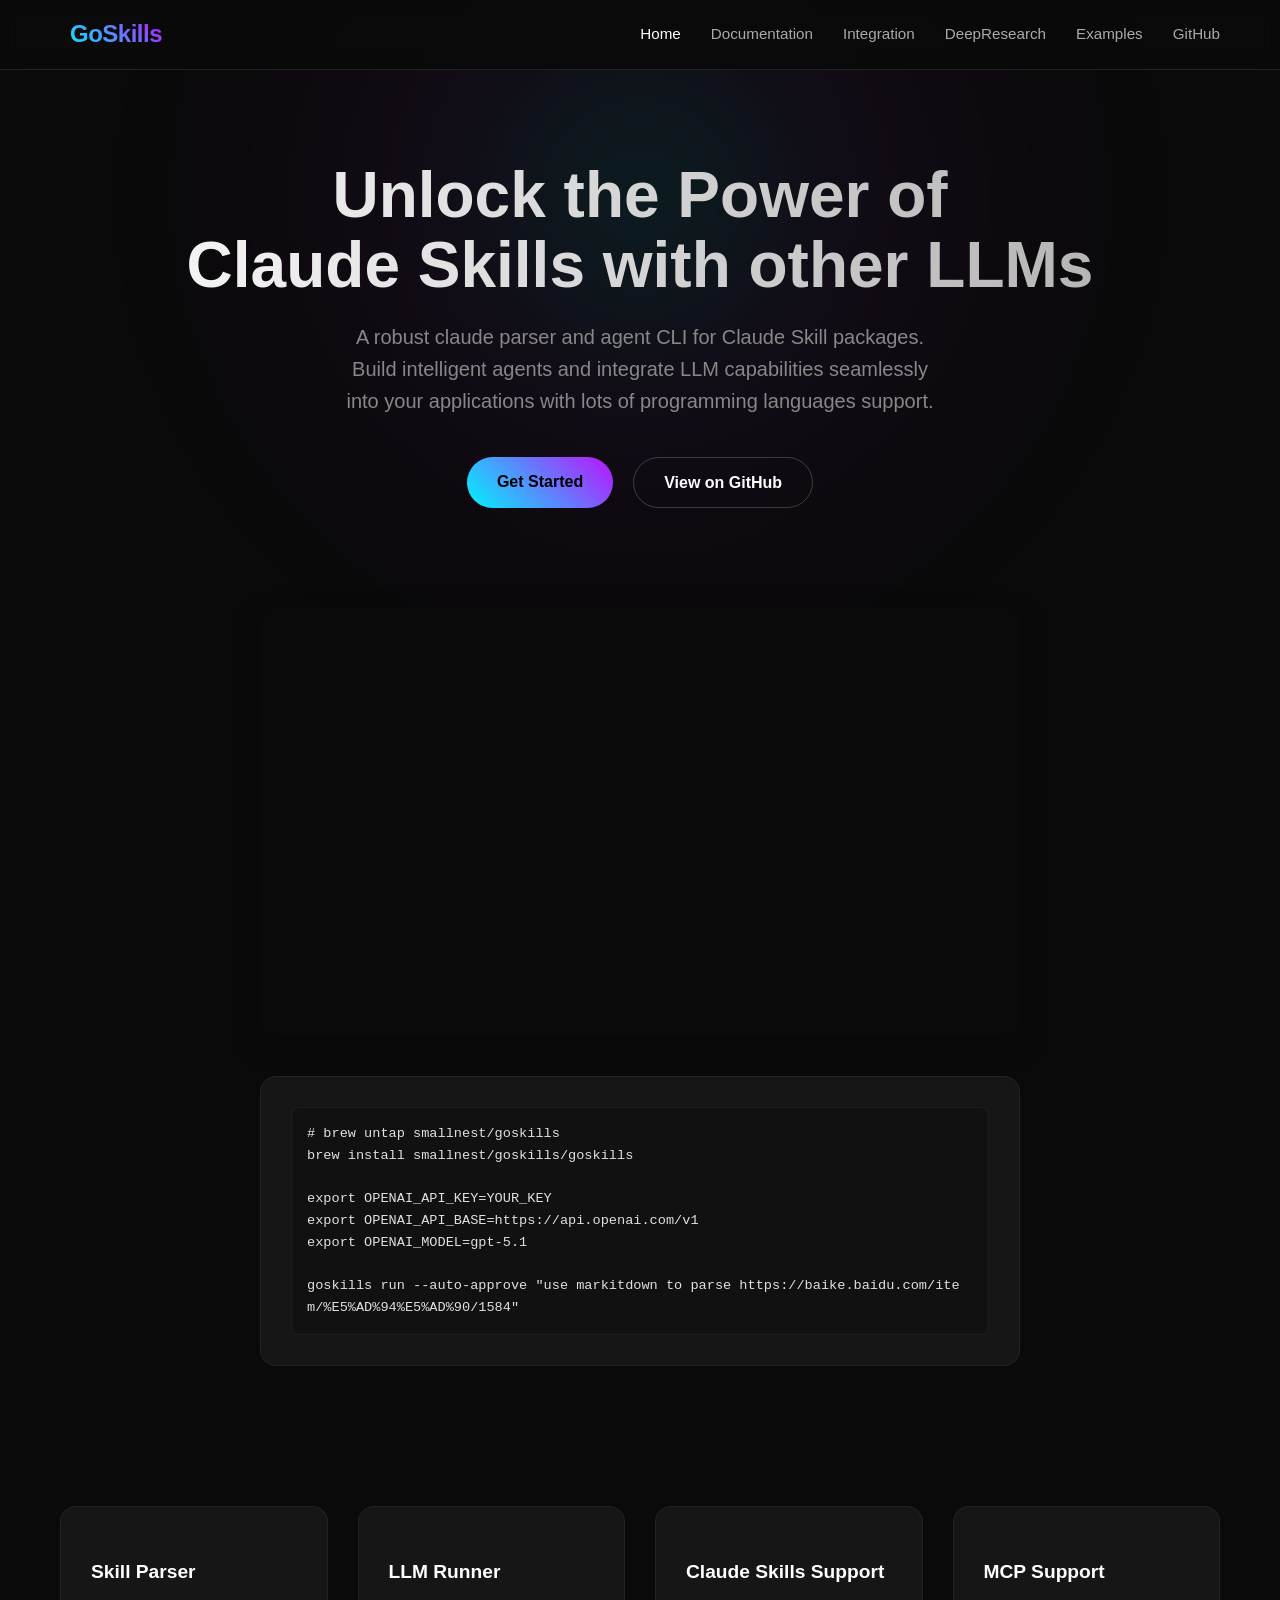
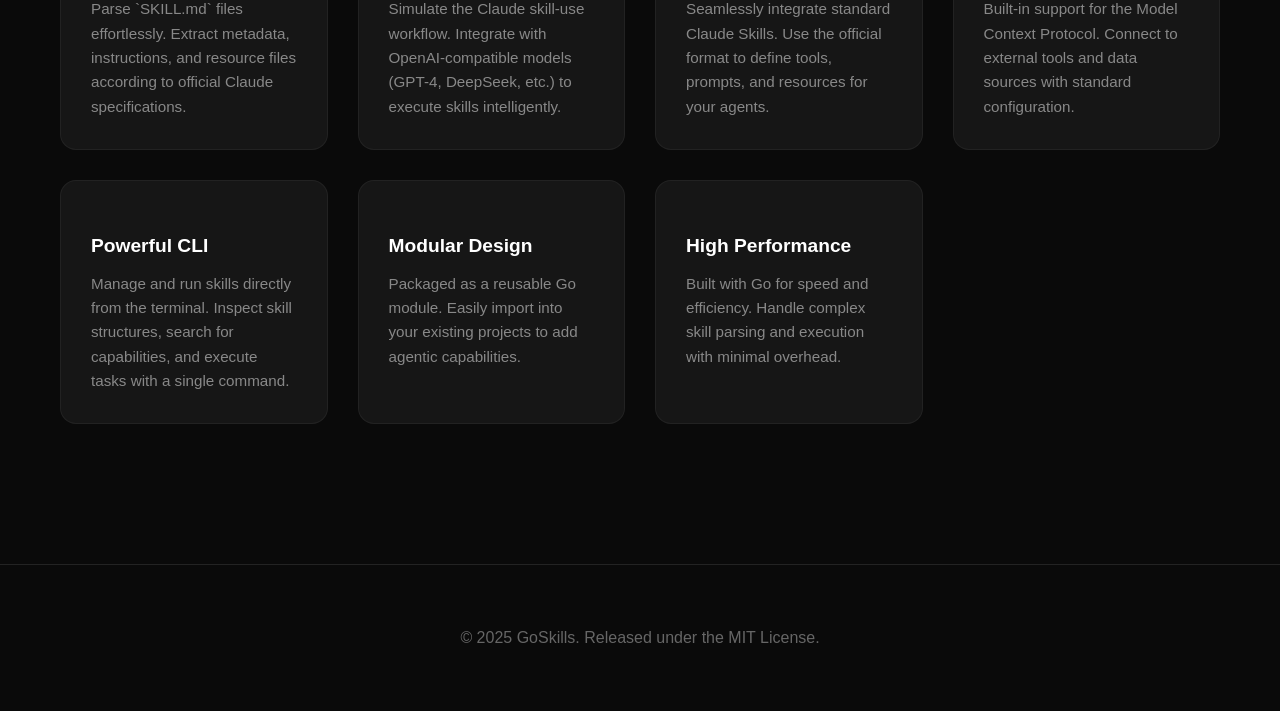
==== _website/index.html @ 54d35f90 "refactor" ====
<!DOCTYPE html>
<html lang="en">

<head>
    <meta charset="UTF-8">
    <meta name="viewport" content="width=device-width, initial-scale=1.0">
    <title>GoSkills - Claude Skills Parser & Runner for Go</title>
    <meta name="description"
        content="A powerful Go package to parse and run Claude Skill packages. Integrate LLM capabilities into your Go applications with ease.">
    <link rel="stylesheet" href="css/style.css">
    <link rel="preconnect" href="https://fonts.gstatic.cn">
    <link href="https://fonts.googleapis.cn/css2?family=Inter:wght@400;500;600;700;800&family=Fira+Code&display=swap"
        rel="stylesheet">
    <!-- Font Awesome for Icons -->
    <link rel="stylesheet" href="https://cdn.bootcdn.net/ajax/libs/font-awesome/7.0.1/css/all.min.css">
</head>

<body>
    <header>
        <div class="nav-container">
            <a href="index.html" class="logo">
                <i class="fa-solid fa-cube"></i>
                <span>GoSkills</span>
            </a>
            <div class="menu-toggle">
                <i class="fa-solid fa-bars"></i>
            </div>
            <nav class="nav-links">
                <a href="index.html" class="active">Home</a>
                <a href="documentation.html">Documentation</a>
                <a href="usage.html">Integration</a>
                <a href="agent.html">DeepResearch</a>
                <a href="examples.html">Examples</a>
                <a href="https://github.com/smallnest/goskills" target="_blank"><i class="fa-brands fa-github"></i>
                    GitHub</a>
            </nav>
        </div>
    </header>

    <main>
        <section class="hero">
            <h1>Unlock the Power of <br>Claude Skills with other LLMs</h1>
            <p>A robust claude parser and agent CLI for Claude Skill packages. Build intelligent agents and integrate
                LLM capabilities seamlessly into your applications with lots of programming languages support.</p>
            <div class="cta-buttons">
                <a href="documentation.html" class="btn btn-primary">Get Started</a>
                <a href="https://github.com/smallnest/goskills" target="_blank" class="btn btn-secondary">View on
                    GitHub</a>
            </div>
        </section>

        <div style="max-width: 800px; margin: 0 auto 40px; padding: 0 20px; text-align: center;">
            <div
                style="position: relative; padding-bottom: 56.25%; height: 0; overflow: hidden; border-radius: 12px; box-shadow: 0 10px 30px rgba(0,0,0,0.15);">
                <iframe src="https://www.youtube.com/embed/Lod9DnAfd9c"
                    style="position: absolute; top: 0; left: 0; width: 100%; height: 100%; border: 0;"
                    allow="accelerometer; autoplay; clipboard-write; encrypted-media; gyroscope; picture-in-picture"
                    allowfullscreen>
                </iframe>
            </div>
        </div>

        <div style="max-width: 800px; margin: 0 auto 60px; padding: 0 20px;">
            <div class="feature-card" style="text-align: left;">
                <pre style="margin: 0;"><code># brew untap smallnest/goskills
brew install smallnest/goskills/goskills

export OPENAI_API_KEY=YOUR_KEY
export OPENAI_API_BASE=https://api.openai.com/v1
export OPENAI_MODEL=gpt-5.1

goskills run --auto-approve "use markitdown to parse https://baike.baidu.com/item/%E5%AD%94%E5%AD%90/1584"</code></pre>
            </div>
        </div>

        <section class="features">
            <div class="feature-card">
                <div class="feature-icon"><i class="fa-solid fa-code"></i></div>
                <h3>Skill Parser</h3>
                <p>Parse `SKILL.md` files effortlessly. Extract metadata, instructions, and resource files according to
                    official Claude specifications.</p>
            </div>
            <div class="feature-card">
                <div class="feature-icon"><i class="fa-solid fa-robot"></i></div>
                <h3>LLM Runner</h3>
                <p>Simulate the Claude skill-use workflow. Integrate with OpenAI-compatible models (GPT-4, DeepSeek,
                    etc.) to execute skills intelligently.</p>
            </div>
            <div class="feature-card">
                <div class="feature-icon"><i class="fa-solid fa-puzzle-piece"></i></div>
                <h3>Claude Skills Support</h3>
                <p>Seamlessly integrate standard Claude Skills. Use the official format to define tools, prompts, and
                    resources for your agents.</p>
            </div>
            <div class="feature-card">
                <div class="feature-icon"><i class="fa-solid fa-network-wired"></i></div>
                <h3>MCP Support</h3>
                <p>Built-in support for the Model Context Protocol. Connect to external tools and data sources with
                    standard configuration.</p>
            </div>
            <div class="feature-card">
                <div class="feature-icon"><i class="fa-solid fa-terminal"></i></div>
                <h3>Powerful CLI</h3>
                <p>Manage and run skills directly from the terminal. Inspect skill structures, search for capabilities,
                    and execute tasks with a single command.</p>
            </div>
            <div class="feature-card">
                <div class="feature-icon"><i class="fa-solid fa-layer-group"></i></div>
                <h3>Modular Design</h3>
                <p>Packaged as a reusable Go module. Easily import into your existing projects to add agentic
                    capabilities.</p>
            </div>
            <div class="feature-card">
                <div class="feature-icon"><i class="fa-solid fa-bolt"></i></div>
                <h3>High Performance</h3>
                <p>Built with Go for speed and efficiency. Handle complex skill parsing and execution with minimal
                    overhead.</p>
            </div>
        </section>
    </main>

    <footer>
        <p>&copy; 2025 GoSkills. Released under the MIT License.</p>
    </footer>

    <script src="js/main.js"></script>
</body>

</html>
---- _website/css/style.css ----
:root {
    --bg-color: #0a0a0a;
    --text-color: #e0e0e0;
    --primary-color: #00f3ff;
    --secondary-color: #bc13fe;
    --accent-color: #2d2d2d;
    --card-bg: rgba(255, 255, 255, 0.05);
    --font-main: 'Inter', -apple-system, BlinkMacSystemFont, "Segoe UI", Roboto, Helvetica, Arial, sans-serif;
    --max-width: 1200px;
    --header-height: 70px;
}

* {
    box-sizing: border-box;
    margin: 0;
    padding: 0;
}

body {
    background-color: var(--bg-color);
    color: var(--text-color);
    font-family: var(--font-main);
    line-height: 1.6;
    overflow-x: hidden;
}

a {
    color: var(--primary-color);
    text-decoration: none;
    transition: color 0.3s ease;
}

a:hover {
    color: var(--secondary-color);
}

/* Header */
header {
    background-color: rgba(10, 10, 10, 0.9);
    backdrop-filter: blur(10px);
    position: fixed;
    top: 0;
    width: 100%;
    height: var(--header-height);
    z-index: 1000;
    border-bottom: 1px solid rgba(255, 255, 255, 0.1);
}

.nav-container {
    max-width: var(--max-width);
    margin: 0 auto;
    display: flex;
    justify-content: space-between;
    align-items: center;
    height: 100%;
    padding: 0 20px;
}

.logo {
    font-size: 1.5rem;
    font-weight: 700;
    color: #fff;
    letter-spacing: -0.5px;
    display: flex;
    align-items: center;
    gap: 10px;
}

.logo span {
    background: linear-gradient(45deg, var(--primary-color), var(--secondary-color));
    -webkit-background-clip: text;
    background-clip: text;
    -webkit-text-fill-color: transparent;
}

.nav-links {
    display: flex;
    gap: 30px;
}

.nav-links a {
    color: #aaa;
    font-weight: 500;
    font-size: 0.95rem;
}

.nav-links a:hover,
.nav-links a.active {
    color: #fff;
}

.menu-toggle {
    display: none;
    font-size: 1.5rem;
    cursor: pointer;
    color: #fff;
}

/* Hero Section */
.hero {
    padding: 160px 20px 100px;
    text-align: center;
    position: relative;
    overflow: hidden;
}

.hero::before {
    content: '';
    position: absolute;
    top: -50%;
    left: 50%;
    transform: translateX(-50%);
    width: 1000px;
    height: 1000px;
    background: radial-gradient(circle, rgba(0, 243, 255, 0.1) 0%, rgba(188, 19, 254, 0.05) 30%, transparent 70%);
    z-index: -1;
    filter: blur(60px);
}

.hero h1 {
    font-size: 4rem;
    font-weight: 800;
    margin-bottom: 20px;
    line-height: 1.1;
    background: linear-gradient(to right, #fff, #aaa);
    -webkit-background-clip: text;
    background-clip: text;
    -webkit-text-fill-color: transparent;
}

.hero p {
    font-size: 1.25rem;
    color: #888;
    max-width: 600px;
    margin: 0 auto 40px;
}

.cta-buttons {
    display: flex;
    justify-content: center;
    gap: 20px;
}

.btn {
    padding: 12px 30px;
    border-radius: 30px;
    font-weight: 600;
    transition: transform 0.2s ease, box-shadow 0.2s ease;
}

.btn-primary {
    background: linear-gradient(45deg, var(--primary-color), var(--secondary-color));
    color: #000;
    border: none;
}

.btn-primary:hover {
    transform: translateY(-2px);
    box-shadow: 0 10px 20px rgba(0, 243, 255, 0.2);
    color: #000;
}

.btn-secondary {
    background: transparent;
    border: 1px solid rgba(255, 255, 255, 0.2);
    color: #fff;
}

.btn-secondary:hover {
    background: rgba(255, 255, 255, 0.1);
    color: #fff;
}

/* Features Grid */
.features {
    max-width: var(--max-width);
    margin: 0 auto;
    padding: 80px 20px;
    display: grid;
    grid-template-columns: repeat(auto-fit, minmax(250px, 1fr));
    gap: 30px;
}

.feature-card {
    background: var(--card-bg);
    border: 1px solid rgba(255, 255, 255, 0.05);
    padding: 30px;
    border-radius: 16px;
    transition: transform 0.3s ease, border-color 0.3s ease;
}

.feature-card:hover {
    transform: translateY(-5px);
    border-color: rgba(255, 255, 255, 0.2);
}

.feature-icon {
    font-size: 2rem;
    margin-bottom: 20px;
    color: var(--primary-color);
}

.feature-card h3 {
    margin-bottom: 10px;
    font-size: 1.2rem;
    color: #fff;
}

.feature-card p {
    color: #888;
    font-size: 0.95rem;
}

.feature-card pre {
    background: #111;
    padding: 15px;
    border-radius: 8px;
    border: 1px solid rgba(255, 255, 255, 0.05);
    white-space: pre-wrap;
    word-wrap: break-word;
    overflow-wrap: break-word;
    word-break: break-all;
    max-width: 100%;
    font-size: 0.85rem;
    margin-top: 10px;
    color: #e0e0e0;
    font-family: 'Fira Code', monospace;
}

.feature-card code {
    font-family: 'Fira Code', monospace;
    color: var(--primary-color);
    background: rgba(255, 255, 255, 0.1);
    padding: 2px 6px;
    border-radius: 4px;
    font-size: 0.9em;
}

.feature-card pre code {
    background: transparent;
    padding: 0;
    color: #e0e0e0;
    font-size: inherit;
}

/* Documentation Layout */
.docs-container {
    max-width: var(--max-width);
    margin: 0 auto;
    padding: 100px 20px 60px;
    display: flex;
    gap: 40px;
}

.docs-sidebar {
    width: 250px;
    flex-shrink: 0;
    position: sticky;
    top: 100px;
    height: calc(100vh - 120px);
    overflow-y: auto;
    border-right: 1px solid rgba(255, 255, 255, 0.1);
    padding-right: 20px;
}

.docs-sidebar ul {
    list-style: none;
}

.docs-sidebar li {
    margin-bottom: 10px;
}

.docs-sidebar a {
    color: #888;
    display: block;
    padding: 5px 0;
}

.docs-sidebar a:hover,
.docs-sidebar a.active {
    color: var(--primary-color);
    padding-left: 5px;
}

.docs-content {
    flex-grow: 1;
    min-width: 0;
    /* Prevent overflow */
}

.docs-content h1 {
    font-size: 2.5rem;
    margin-bottom: 30px;
    color: #fff;
}

.docs-content h2 {
    font-size: 1.8rem;
    margin: 40px 0 20px;
    color: #fff;
    border-bottom: 1px solid rgba(255, 255, 255, 0.1);
    padding-bottom: 10px;
}

.docs-content h3 {
    font-size: 1.4rem;
    margin: 30px 0 15px;
    color: #e0e0e0;
}

.docs-content p {
    margin-bottom: 20px;
    color: #ccc;
}

.docs-content code {
    background: rgba(255, 255, 255, 0.1);
    padding: 2px 6px;
    border-radius: 4px;
    font-family: 'Fira Code', monospace;
    font-size: 0.9em;
    color: var(--primary-color);
}

.docs-content pre {
    background: #111;
    padding: 20px;
    border-radius: 8px;
    overflow-x: auto;
    margin-bottom: 20px;
    border: 1px solid rgba(255, 255, 255, 0.05);
}

.docs-content pre code {
    background: transparent;
    padding: 0;
    color: #e0e0e0;
}

/* Footer */
footer {
    border-top: 1px solid rgba(255, 255, 255, 0.1);
    padding: 60px 20px;
    text-align: center;
    color: #666;
    margin-top: 60px;
}

/* Mobile Responsive */
@media (max-width: 768px) {
    .hero h1 {
        font-size: 2.5rem;
    }

    .menu-toggle {
        display: block;
    }

    .nav-links {
        display: none;
        position: absolute;
        top: var(--header-height);
        left: 0;
        width: 100%;
        background-color: rgba(10, 10, 10, 0.95);
        backdrop-filter: blur(10px);
        flex-direction: column;
        padding: 20px;
        border-bottom: 1px solid rgba(255, 255, 255, 0.1);
        text-align: center;
    }

    .nav-links.active {
        display: flex;
    }

    .docs-container {
        flex-direction: column;
    }

    .docs-sidebar {
        width: 100%;
        height: auto;
        position: static;
        border-right: none;
        border-bottom: 1px solid rgba(255, 255, 255, 0.1);
        padding-bottom: 20px;
        margin-bottom: 30px;
    }
}
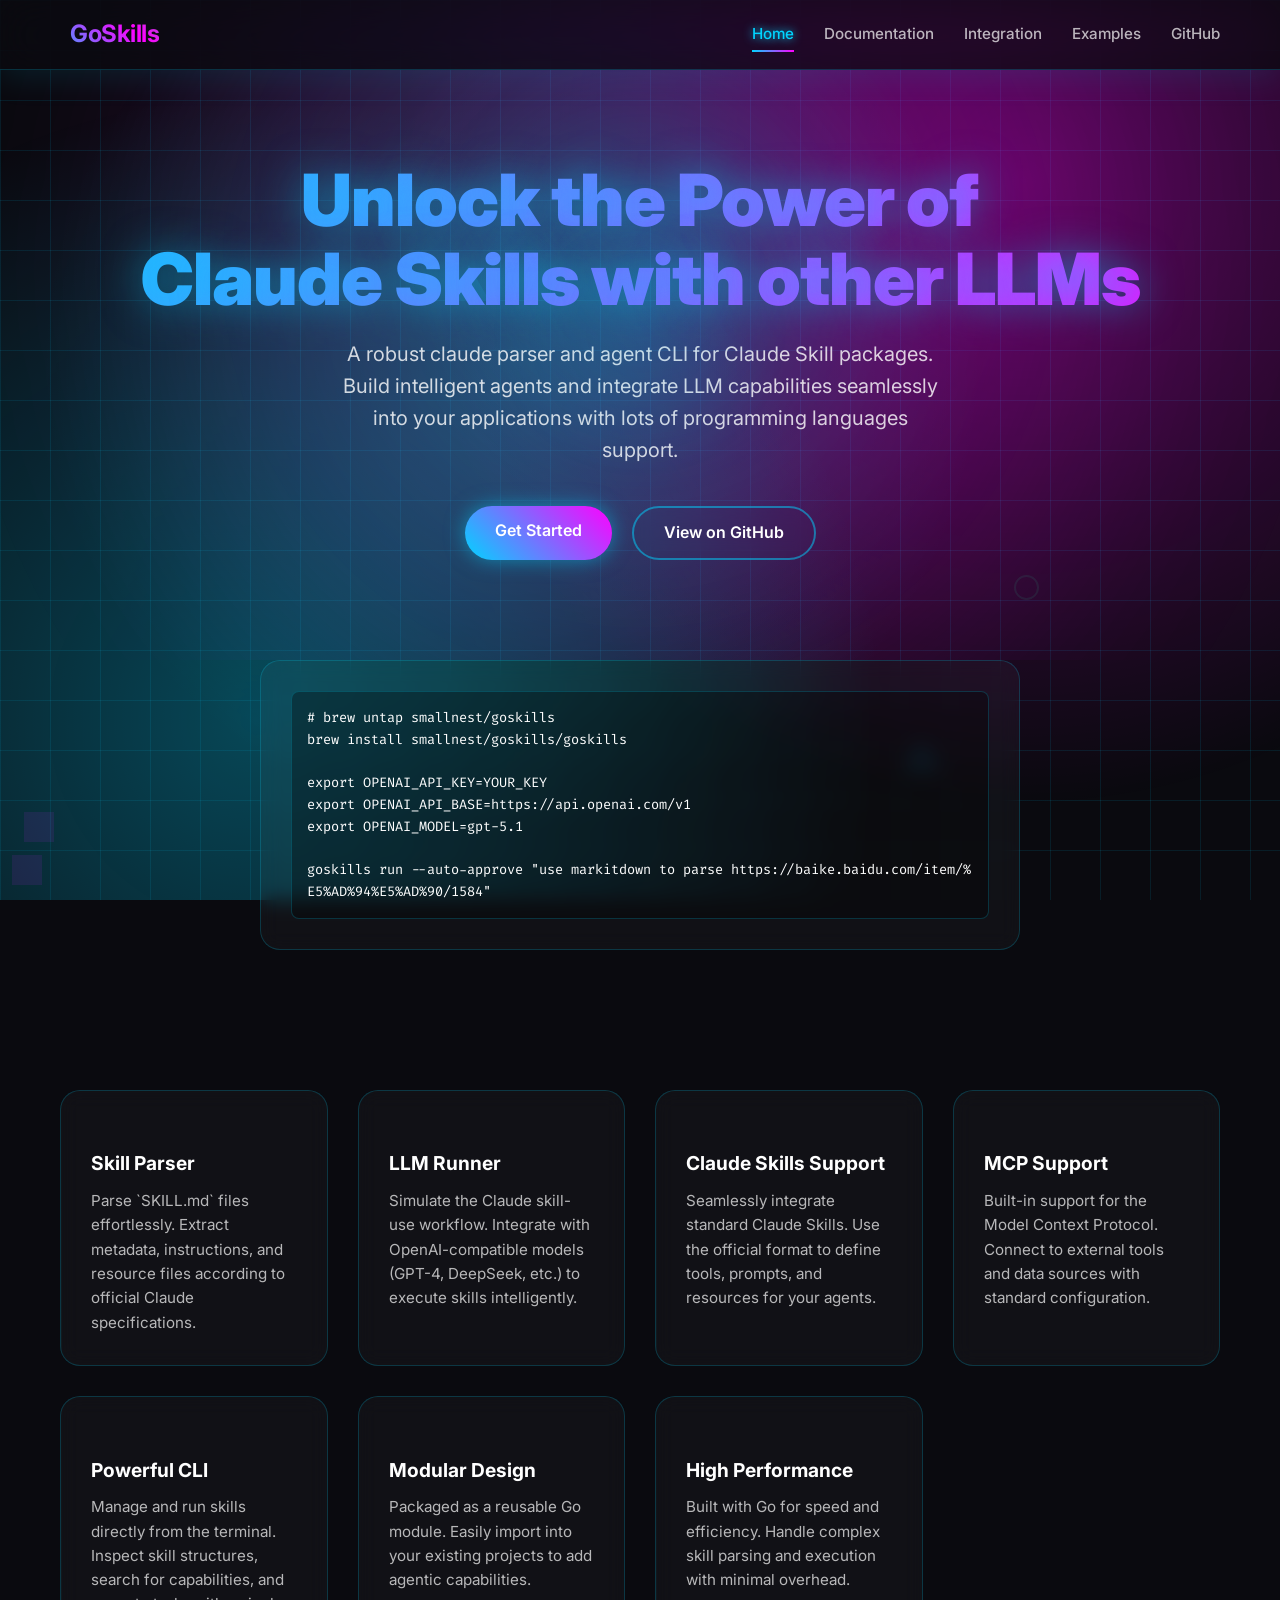
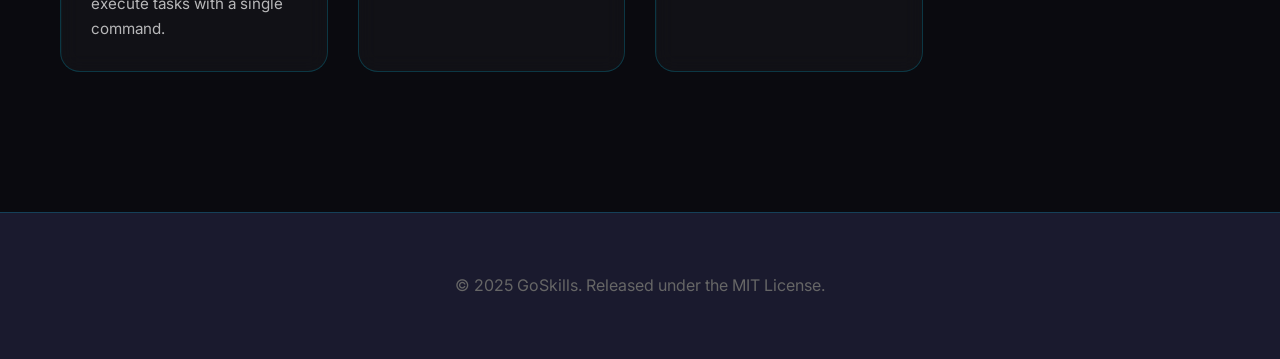
==== commit 0cf61b49: "update website" ====
--- a/_website/index.html
+++ b/_website/index.html
@@ -8,14 +8,16 @@
     <meta name="description"
         content="A powerful Go package to parse and run Claude Skill packages. Integrate LLM capabilities into your Go applications with ease.">
     <link rel="stylesheet" href="css/style.css">
-    <link rel="preconnect" href="https://fonts.gstatic.cn">
-    <link href="https://fonts.googleapis.cn/css2?family=Inter:wght@400;500;600;700;800&family=Fira+Code&display=swap"
+    <link rel="preconnect" href="https://fonts.gstatic.cn" crossorigin>
+    <link href="https://fonts.googleapis.com/css2?family=Inter:wght@400;500;600;700;800&family=Fira+Code:wght@400;500&display=swap"
         rel="stylesheet">
     <!-- Font Awesome for Icons -->
-    <link rel="stylesheet" href="https://cdn.bootcdn.net/ajax/libs/font-awesome/7.0.1/css/all.min.css">
+    <link rel="stylesheet" href="https://cdn.bootcdn.net/ajax/libs/font-awesome/7.0.1/css/all.min.css/css/all.min.css">
 </head>
 
 <body>
+    <!-- Animated particles container -->
+    <div class="particles-container"></div>
     <header>
         <div class="nav-container">
             <a href="index.html" class="logo">
@@ -29,7 +31,6 @@
                 <a href="index.html" class="active">Home</a>
                 <a href="documentation.html">Documentation</a>
                 <a href="usage.html">Integration</a>
-                <a href="agent.html">DeepResearch</a>
                 <a href="examples.html">Examples</a>
                 <a href="https://github.com/smallnest/goskills" target="_blank"><i class="fa-brands fa-github"></i>
                     GitHub</a>
@@ -49,17 +50,7 @@
             </div>
         </section>
 
-        <div style="max-width: 800px; margin: 0 auto 40px; padding: 0 20px; text-align: center;">
-            <div
-                style="position: relative; padding-bottom: 56.25%; height: 0; overflow: hidden; border-radius: 12px; box-shadow: 0 10px 30px rgba(0,0,0,0.15);">
-                <iframe src="https://www.youtube.com/embed/Lod9DnAfd9c"
-                    style="position: absolute; top: 0; left: 0; width: 100%; height: 100%; border: 0;"
-                    allow="accelerometer; autoplay; clipboard-write; encrypted-media; gyroscope; picture-in-picture"
-                    allowfullscreen>
-                </iframe>
-            </div>
-        </div>
-
+  
         <div style="max-width: 800px; margin: 0 auto 60px; padding: 0 20px;">
             <div class="feature-card" style="text-align: left;">
                 <pre style="margin: 0;"><code># brew untap smallnest/goskills
@@ -123,7 +114,45 @@
         <p>&copy; 2025 GoSkills. Released under the MIT License.</p>
     </footer>
 
-    <script src="js/main.js"></script>
+    <script>
+        // Create particles dynamically
+        function createParticles() {
+            const container = document.querySelector('.particles-container');
+            const particleCount = 50;
+
+            for (let i = 0; i < particleCount; i++) {
+                const particle = document.createElement('div');
+                particle.className = 'particle';
+                particle.style.left = Math.random() * 100 + '%';
+                particle.style.animationDelay = Math.random() * 10 + 's';
+                particle.style.animationDuration = (10 + Math.random() * 10) + 's';
+                container.appendChild(particle);
+            }
+
+            // Create geometric shapes
+            for (let i = 0; i < 5; i++) {
+                const shapes = ['triangle', 'square', 'circle'];
+                const shape = document.createElement('div');
+                shape.className = `geometric-shape ${shapes[i % 3]}`;
+                shape.style.left = Math.random() * 100 + '%';
+                shape.style.top = Math.random() * 100 + '%';
+                shape.style.animationDelay = Math.random() * 20 + 's';
+                container.appendChild(shape);
+            }
+        }
+
+        // Initialize particles when page loads
+        document.addEventListener('DOMContentLoaded', createParticles);
+
+        // Add parallax effect on mouse move
+        document.addEventListener('mousemove', (e) => {
+            const x = e.clientX / window.innerWidth;
+            const y = e.clientY / window.innerHeight;
+
+            document.body.style.setProperty('--mouse-x', x);
+            document.body.style.setProperty('--mouse-y', y);
+        });
+    </script>
 </body>
 
 </html>
--- a/_website/css/style.css
+++ b/_website/css/style.css
@@ -1,10 +1,15 @@
 :root {
-    --bg-color: #0a0a0a;
-    --text-color: #e0e0e0;
-    --primary-color: #00f3ff;
-    --secondary-color: #bc13fe;
-    --accent-color: #2d2d2d;
-    --card-bg: rgba(255, 255, 255, 0.05);
+    --bg-color: #0a0a0f;
+    --text-color: #ffffff;
+    --primary-color: #00d4ff;
+    --secondary-color: #ff00ff;
+    --accent-color: #1a1a2e;
+    --card-bg: rgba(255, 255, 255, 0.03);
+    --border-color: rgba(0, 212, 255, 0.2);
+    --hover-bg: rgba(0, 212, 255, 0.05);
+    --code-bg: rgba(0, 0, 0, 0.3);
+    --neon-glow: 0 0 20px rgba(0, 212, 255, 0.5);
+    --neon-glow-hover: 0 0 30px rgba(0, 212, 255, 0.8);
     --font-main: 'Inter', -apple-system, BlinkMacSystemFont, "Segoe UI", Roboto, Helvetica, Arial, sans-serif;
     --max-width: 1200px;
     --header-height: 70px;
@@ -22,6 +27,49 @@
     font-family: var(--font-main);
     line-height: 1.6;
     overflow-x: hidden;
+    position: relative;
+}
+
+/* Animated background grid */
+body::before {
+    content: '';
+    position: fixed;
+    top: 0;
+    left: 0;
+    width: 100%;
+    height: 100%;
+    background-image:
+        linear-gradient(rgba(0, 212, 255, 0.1) 1px, transparent 1px),
+        linear-gradient(90deg, rgba(0, 212, 255, 0.1) 1px, transparent 1px);
+    background-size: 50px 50px;
+    z-index: -2;
+    animation: gridMove 20s linear infinite;
+}
+
+/* Floating particles */
+body::after {
+    content: '';
+    position: fixed;
+    top: 0;
+    left: 0;
+    width: 100%;
+    height: 100%;
+    background: radial-gradient(circle at 20% 80%, rgba(0, 212, 255, 0.3) 0%, transparent 50%),
+                radial-gradient(circle at 80% 20%, rgba(255, 0, 255, 0.3) 0%, transparent 50%),
+                radial-gradient(circle at 40% 40%, rgba(0, 255, 255, 0.2) 0%, transparent 50%);
+    z-index: -1;
+    animation: particlesFloat 30s ease-in-out infinite;
+}
+
+@keyframes gridMove {
+    0% { transform: translate(0, 0); }
+    100% { transform: translate(50px, 50px); }
+}
+
+@keyframes particlesFloat {
+    0%, 100% { transform: translate(0, 0) rotate(0deg); }
+    33% { transform: translate(-20px, -20px) rotate(120deg); }
+    66% { transform: translate(20px, -10px) rotate(240deg); }
 }
 
 a {
@@ -36,14 +84,16 @@
 
 /* Header */
 header {
-    background-color: rgba(10, 10, 10, 0.9);
-    backdrop-filter: blur(10px);
+    background: rgba(10, 10, 15, 0.8);
+    backdrop-filter: blur(20px) saturate(180%);
+    -webkit-backdrop-filter: blur(20px) saturate(180%);
     position: fixed;
     top: 0;
     width: 100%;
     height: var(--header-height);
     z-index: 1000;
-    border-bottom: 1px solid rgba(255, 255, 255, 0.1);
+    border-bottom: 1px solid rgba(0, 212, 255, 0.2);
+    box-shadow: 0 8px 32px rgba(0, 212, 255, 0.1);
 }
 
 .nav-container {
@@ -59,7 +109,7 @@
 .logo {
     font-size: 1.5rem;
     font-weight: 700;
-    color: #fff;
+    color: var(--text-color);
     letter-spacing: -0.5px;
     display: flex;
     align-items: center;
@@ -67,10 +117,17 @@
 }
 
 .logo span {
-    background: linear-gradient(45deg, var(--primary-color), var(--secondary-color));
+    background: linear-gradient(45deg, var(--primary-color), var(--secondary-color), #00ff88);
+    background-size: 200% 200%;
     -webkit-background-clip: text;
     background-clip: text;
     -webkit-text-fill-color: transparent;
+    animation: gradientShift 3s ease-in-out infinite;
+}
+
+@keyframes gradientShift {
+    0%, 100% { background-position: 0% 50%; }
+    50% { background-position: 100% 50%; }
 }
 
 .nav-links {
@@ -79,21 +136,41 @@
 }
 
 .nav-links a {
-    color: #aaa;
+    color: rgba(255, 255, 255, 0.7);
     font-weight: 500;
     font-size: 0.95rem;
+    position: relative;
+    transition: all 0.3s ease;
+    text-decoration: none;
+}
+
+.nav-links a::before {
+    content: '';
+    position: absolute;
+    bottom: -5px;
+    left: 0;
+    width: 0;
+    height: 2px;
+    background: linear-gradient(90deg, var(--primary-color), var(--secondary-color));
+    transition: width 0.3s ease;
 }
 
 .nav-links a:hover,
 .nav-links a.active {
-    color: #fff;
+    color: var(--primary-color);
+    text-shadow: 0 0 10px var(--primary-color);
+}
+
+.nav-links a:hover::before,
+.nav-links a.active::before {
+    width: 100%;
 }
 
 .menu-toggle {
     display: none;
     font-size: 1.5rem;
     cursor: pointer;
-    color: #fff;
+    color: var(--text-color);
 }
 
 /* Hero Section */
@@ -110,29 +187,157 @@
     top: -50%;
     left: 50%;
     transform: translateX(-50%);
-    width: 1000px;
-    height: 1000px;
-    background: radial-gradient(circle, rgba(0, 243, 255, 0.1) 0%, rgba(188, 19, 254, 0.05) 30%, transparent 70%);
+    width: 1200px;
+    height: 1200px;
+    background: radial-gradient(circle, rgba(0, 212, 255, 0.3) 0%, rgba(255, 0, 255, 0.2) 30%, transparent 70%);
     z-index: -1;
-    filter: blur(60px);
+    filter: blur(80px);
+    animation: heroGlow 4s ease-in-out infinite alternate;
+}
+
+@keyframes heroGlow {
+    0% { transform: translateX(-50%) scale(1); opacity: 0.5; }
+    100% { transform: translateX(-50%) scale(1.2); opacity: 0.8; }
 }
 
 .hero h1 {
-    font-size: 4rem;
-    font-weight: 800;
+    font-size: 4.5rem;
+    font-weight: 900;
     margin-bottom: 20px;
     line-height: 1.1;
-    background: linear-gradient(to right, #fff, #aaa);
+    background: linear-gradient(135deg, var(--primary-color) 0%, var(--secondary-color) 25%, #00ff88 50%, #ff00ff 75%, var(--primary-color) 100%);
+    background-size: 400% 400%;
     -webkit-background-clip: text;
     background-clip: text;
     -webkit-text-fill-color: transparent;
+    animation: titleGradient 6s ease-in-out infinite;
+    text-shadow: 0 0 40px rgba(0, 212, 255, 0.5);
+    letter-spacing: -1px;
+}
+
+@keyframes titleGradient {
+    0%, 100% { background-position: 0% 50%; }
+    50% { background-position: 100% 50%; }
 }
 
 .hero p {
     font-size: 1.25rem;
-    color: #888;
+    color: rgba(255, 255, 255, 0.8);
     max-width: 600px;
     margin: 0 auto 40px;
+    animation: fadeInUp 1s ease-out;
+}
+
+@keyframes fadeInUp {
+    from {
+        opacity: 0;
+        transform: translateY(30px);
+    }
+    to {
+        opacity: 1;
+        transform: translateY(0);
+    }
+}
+
+/* Particle system */
+.particles-container {
+    position: fixed;
+    top: 0;
+    left: 0;
+    width: 100%;
+    height: 100%;
+    pointer-events: none;
+    z-index: -1;
+    overflow: hidden;
+}
+
+.particle {
+    position: absolute;
+    width: 2px;
+    height: 2px;
+    background: var(--primary-color);
+    border-radius: 50%;
+    opacity: 0;
+    animation: particleAnimation 10s infinite;
+}
+
+.particle:nth-child(2n) {
+    background: var(--secondary-color);
+}
+
+.particle:nth-child(3n) {
+    background: #00ff88;
+}
+
+.particle:nth-child(4n) {
+    width: 1px;
+    height: 1px;
+}
+
+@keyframes particleAnimation {
+    0% {
+        opacity: 0;
+        transform: translateY(100vh) scale(0);
+    }
+    10% {
+        opacity: 1;
+    }
+    90% {
+        opacity: 1;
+    }
+    100% {
+        opacity: 0;
+        transform: translateY(-100vh) scale(1.5);
+    }
+}
+
+/* Geometric shapes animation */
+.geometric-shape {
+    position: absolute;
+    opacity: 0.1;
+    animation: shapeFloat 20s infinite linear;
+}
+
+.geometric-shape.triangle {
+    width: 0;
+    height: 0;
+    border-left: 20px solid transparent;
+    border-right: 20px solid transparent;
+    border-bottom: 35px solid var(--primary-color);
+}
+
+.geometric-shape.square {
+    width: 30px;
+    height: 30px;
+    background: var(--secondary-color);
+    animation: shapeRotate 15s infinite linear;
+}
+
+.geometric-shape.circle {
+    width: 25px;
+    height: 25px;
+    border: 2px solid #00ff88;
+    border-radius: 50%;
+}
+
+@keyframes shapeFloat {
+    0%, 100% {
+        transform: translateY(0) translateX(0) rotate(0deg);
+    }
+    25% {
+        transform: translateY(-50px) translateX(30px) rotate(90deg);
+    }
+    50% {
+        transform: translateY(30px) translateX(-30px) rotate(180deg);
+    }
+    75% {
+        transform: translateY(-30px) translateX(50px) rotate(270deg);
+    }
+}
+
+@keyframes shapeRotate {
+    0% { transform: rotate(0deg); }
+    100% { transform: rotate(360deg); }
 }
 
 .cta-buttons {
@@ -145,30 +350,58 @@
     padding: 12px 30px;
     border-radius: 30px;
     font-weight: 600;
-    transition: transform 0.2s ease, box-shadow 0.2s ease;
+    transition: all 0.3s ease;
+    position: relative;
+    overflow: hidden;
+    text-decoration: none;
+    display: inline-block;
+}
+
+.btn::before {
+    content: '';
+    position: absolute;
+    top: 0;
+    left: -100%;
+    width: 100%;
+    height: 100%;
+    background: linear-gradient(90deg, transparent, rgba(255, 255, 255, 0.2), transparent);
+    transition: left 0.5s;
+}
+
+.btn:hover::before {
+    left: 100%;
 }
 
 .btn-primary {
     background: linear-gradient(45deg, var(--primary-color), var(--secondary-color));
-    color: #000;
+    color: #fff;
     border: none;
+    box-shadow: var(--neon-glow);
+    animation: neonPulse 2s infinite alternate;
+}
+
+@keyframes neonPulse {
+    0% { box-shadow: var(--neon-glow); }
+    100% { box-shadow: var(--neon-glow-hover); }
 }
 
 .btn-primary:hover {
-    transform: translateY(-2px);
-    box-shadow: 0 10px 20px rgba(0, 243, 255, 0.2);
-    color: #000;
+    transform: translateY(-3px) scale(1.05);
+    box-shadow: 0 0 30px rgba(0, 212, 255, 0.8);
 }
 
 .btn-secondary {
     background: transparent;
-    border: 1px solid rgba(255, 255, 255, 0.2);
-    color: #fff;
+    border: 2px solid rgba(0, 212, 255, 0.5);
+    color: var(--text-color);
+    backdrop-filter: blur(10px);
 }
 
 .btn-secondary:hover {
-    background: rgba(255, 255, 255, 0.1);
-    color: #fff;
+    background: rgba(0, 212, 255, 0.1);
+    border-color: var(--primary-color);
+    box-shadow: 0 0 20px rgba(0, 212, 255, 0.4);
+    transform: translateY(-2px);
 }
 
 /* Features Grid */
@@ -182,40 +415,86 @@
 }
 
 .feature-card {
-    background: var(--card-bg);
-    border: 1px solid rgba(255, 255, 255, 0.05);
+    background: rgba(255, 255, 255, 0.03);
+    border: 1px solid rgba(0, 212, 255, 0.2);
     padding: 30px;
-    border-radius: 16px;
-    transition: transform 0.3s ease, border-color 0.3s ease;
+    border-radius: 20px;
+    transition: all 0.4s cubic-bezier(0.175, 0.885, 0.32, 1.275);
+    position: relative;
+    overflow: hidden;
+    backdrop-filter: blur(10px);
+}
+
+.feature-card::before {
+    content: '';
+    position: absolute;
+    top: 0;
+    left: 0;
+    right: 0;
+    bottom: 0;
+    background: linear-gradient(45deg, transparent, rgba(0, 212, 255, 0.1), transparent);
+    transform: translateX(-100%);
+    transition: transform 0.6s;
+}
+
+.feature-card:hover::before {
+    transform: translateX(100%);
 }
 
 .feature-card:hover {
-    transform: translateY(-5px);
-    border-color: rgba(255, 255, 255, 0.2);
+    transform: translateY(-10px) scale(1.02);
+    border-color: var(--primary-color);
+    box-shadow: 0 20px 40px rgba(0, 212, 255, 0.3);
 }
 
 .feature-icon {
-    font-size: 2rem;
+    font-size: 2.5rem;
     margin-bottom: 20px;
-    color: var(--primary-color);
+    background: linear-gradient(45deg, var(--primary-color), var(--secondary-color));
+    -webkit-background-clip: text;
+    background-clip: text;
+    -webkit-text-fill-color: transparent;
+    display: inline-block;
+    animation: iconFloat 3s ease-in-out infinite;
+}
+
+@keyframes iconFloat {
+    0%, 100% { transform: translateY(0); }
+    50% { transform: translateY(-10px); }
 }
 
 .feature-card h3 {
     margin-bottom: 10px;
     font-size: 1.2rem;
-    color: #fff;
+    color: var(--text-color);
+    position: relative;
+}
+
+.feature-card h3::after {
+    content: '';
+    position: absolute;
+    bottom: -5px;
+    left: 0;
+    width: 0;
+    height: 2px;
+    background: linear-gradient(90deg, var(--primary-color), var(--secondary-color));
+    transition: width 0.3s ease;
+}
+
+.feature-card:hover h3::after {
+    width: 50px;
 }
 
 .feature-card p {
-    color: #888;
+    color: rgba(255, 255, 255, 0.7);
     font-size: 0.95rem;
 }
 
 .feature-card pre {
-    background: #111;
+    background: var(--code-bg);
     padding: 15px;
     border-radius: 8px;
-    border: 1px solid rgba(255, 255, 255, 0.05);
+    border: 1px solid var(--border-color);
     white-space: pre-wrap;
     word-wrap: break-word;
     overflow-wrap: break-word;
@@ -223,14 +502,14 @@
     max-width: 100%;
     font-size: 0.85rem;
     margin-top: 10px;
-    color: #e0e0e0;
+    color: var(--text-color);
     font-family: 'Fira Code', monospace;
 }
 
 .feature-card code {
     font-family: 'Fira Code', monospace;
     color: var(--primary-color);
-    background: rgba(255, 255, 255, 0.1);
+    background: rgba(0, 102, 204, 0.1);
     padding: 2px 6px;
     border-radius: 4px;
     font-size: 0.9em;
@@ -239,7 +518,7 @@
 .feature-card pre code {
     background: transparent;
     padding: 0;
-    color: #e0e0e0;
+    color: var(--text-color);
     font-size: inherit;
 }
 
@@ -259,7 +538,7 @@
     top: 100px;
     height: calc(100vh - 120px);
     overflow-y: auto;
-    border-right: 1px solid rgba(255, 255, 255, 0.1);
+    border-right: 1px solid var(--border-color);
     padding-right: 20px;
 }
 
@@ -272,7 +551,7 @@
 }
 
 .docs-sidebar a {
-    color: #888;
+    color: #666;
     display: block;
     padding: 5px 0;
 }
@@ -292,30 +571,30 @@
 .docs-content h1 {
     font-size: 2.5rem;
     margin-bottom: 30px;
-    color: #fff;
+    color: var(--text-color);
 }
 
 .docs-content h2 {
     font-size: 1.8rem;
     margin: 40px 0 20px;
-    color: #fff;
-    border-bottom: 1px solid rgba(255, 255, 255, 0.1);
+    color: var(--text-color);
+    border-bottom: 1px solid var(--border-color);
     padding-bottom: 10px;
 }
 
 .docs-content h3 {
     font-size: 1.4rem;
     margin: 30px 0 15px;
-    color: #e0e0e0;
+    color: var(--text-color);
 }
 
 .docs-content p {
     margin-bottom: 20px;
-    color: #ccc;
+    color: #666;
 }
 
 .docs-content code {
-    background: rgba(255, 255, 255, 0.1);
+    background: rgba(0, 102, 204, 0.1);
     padding: 2px 6px;
     border-radius: 4px;
     font-family: 'Fira Code', monospace;
@@ -324,27 +603,106 @@
 }
 
 .docs-content pre {
-    background: #111;
+    background: var(--code-bg);
     padding: 20px;
     border-radius: 8px;
     overflow-x: auto;
     margin-bottom: 20px;
-    border: 1px solid rgba(255, 255, 255, 0.05);
+    border: 1px solid var(--border-color);
 }
 
 .docs-content pre code {
     background: transparent;
     padding: 0;
-    color: #e0e0e0;
+    color: var(--text-color);
 }
 
 /* Footer */
 footer {
-    border-top: 1px solid rgba(255, 255, 255, 0.1);
+    border-top: 1px solid var(--border-color);
     padding: 60px 20px;
     text-align: center;
     color: #666;
     margin-top: 60px;
+    background: var(--accent-color);
+}
+
+/* Additional glow effects for enhanced visual impact */
+.feature-card:hover {
+    animation: cardGlow 0.5s ease-out;
+}
+
+@keyframes cardGlow {
+    0% { box-shadow: 0 20px 40px rgba(0, 212, 255, 0.3); }
+    50% { box-shadow: 0 25px 50px rgba(255, 0, 255, 0.4); }
+    100% { box-shadow: 0 20px 40px rgba(0, 212, 255, 0.3); }
+}
+
+/* Enhanced button animations */
+.btn-primary {
+    animation: buttonPulse 3s infinite;
+}
+
+@keyframes buttonPulse {
+    0%, 100% {
+        transform: scale(1);
+        box-shadow: var(--neon-glow);
+    }
+    50% {
+        transform: scale(1.02);
+        box-shadow: var(--neon-glow-hover);
+    }
+}
+
+/* Scroll reveal animations */
+.reveal {
+    opacity: 0;
+    transform: translateY(30px);
+    transition: all 0.8s ease;
+}
+
+.reveal.active {
+    opacity: 1;
+    transform: translateY(0);
+}
+
+/* Add mouse-following glow effect */
+.hero::after {
+    content: '';
+    position: absolute;
+    width: 300px;
+    height: 300px;
+    background: radial-gradient(circle, rgba(0, 212, 255, 0.1) 0%, transparent 70%);
+    border-radius: 50%;
+    pointer-events: none;
+    transform: translate(-50%, -50%);
+    left: calc(var(--mouse-x, 0.5) * 100%);
+    top: calc(var(--mouse-y, 0.5) * 100%);
+    z-index: 1;
+    transition: opacity 0.3s ease;
+}
+
+/* Text glow effect on hover */
+.feature-card:hover h3 {
+    text-shadow: 0 0 20px rgba(0, 212, 255, 0.8);
+}
+
+/* Loading animation for page */
+@keyframes pageLoad {
+    from {
+        opacity: 0;
+        transform: translateY(20px);
+        filter: blur(10px);
+    }
+    to {
+        opacity: 1;
+        transform: translateY(0);
+        filter: blur(0);
+    }
+}
+
+main > section {
+    animation: pageLoad 1s ease-out;
 }
 
 /* Mobile Responsive */
@@ -363,11 +721,12 @@
         top: var(--header-height);
         left: 0;
         width: 100%;
-        background-color: rgba(10, 10, 10, 0.95);
+        background-color: rgba(255, 255, 255, 0.95);
         backdrop-filter: blur(10px);
         flex-direction: column;
         padding: 20px;
-        border-bottom: 1px solid rgba(255, 255, 255, 0.1);
+        border-bottom: 1px solid var(--border-color);
+        box-shadow: 0 2px 10px rgba(0, 0, 0, 0.1);
         text-align: center;
     }
 
@@ -384,7 +743,7 @@
         height: auto;
         position: static;
         border-right: none;
-        border-bottom: 1px solid rgba(255, 255, 255, 0.1);
+        border-bottom: 1px solid var(--border-color);
         padding-bottom: 20px;
         margin-bottom: 30px;
     }
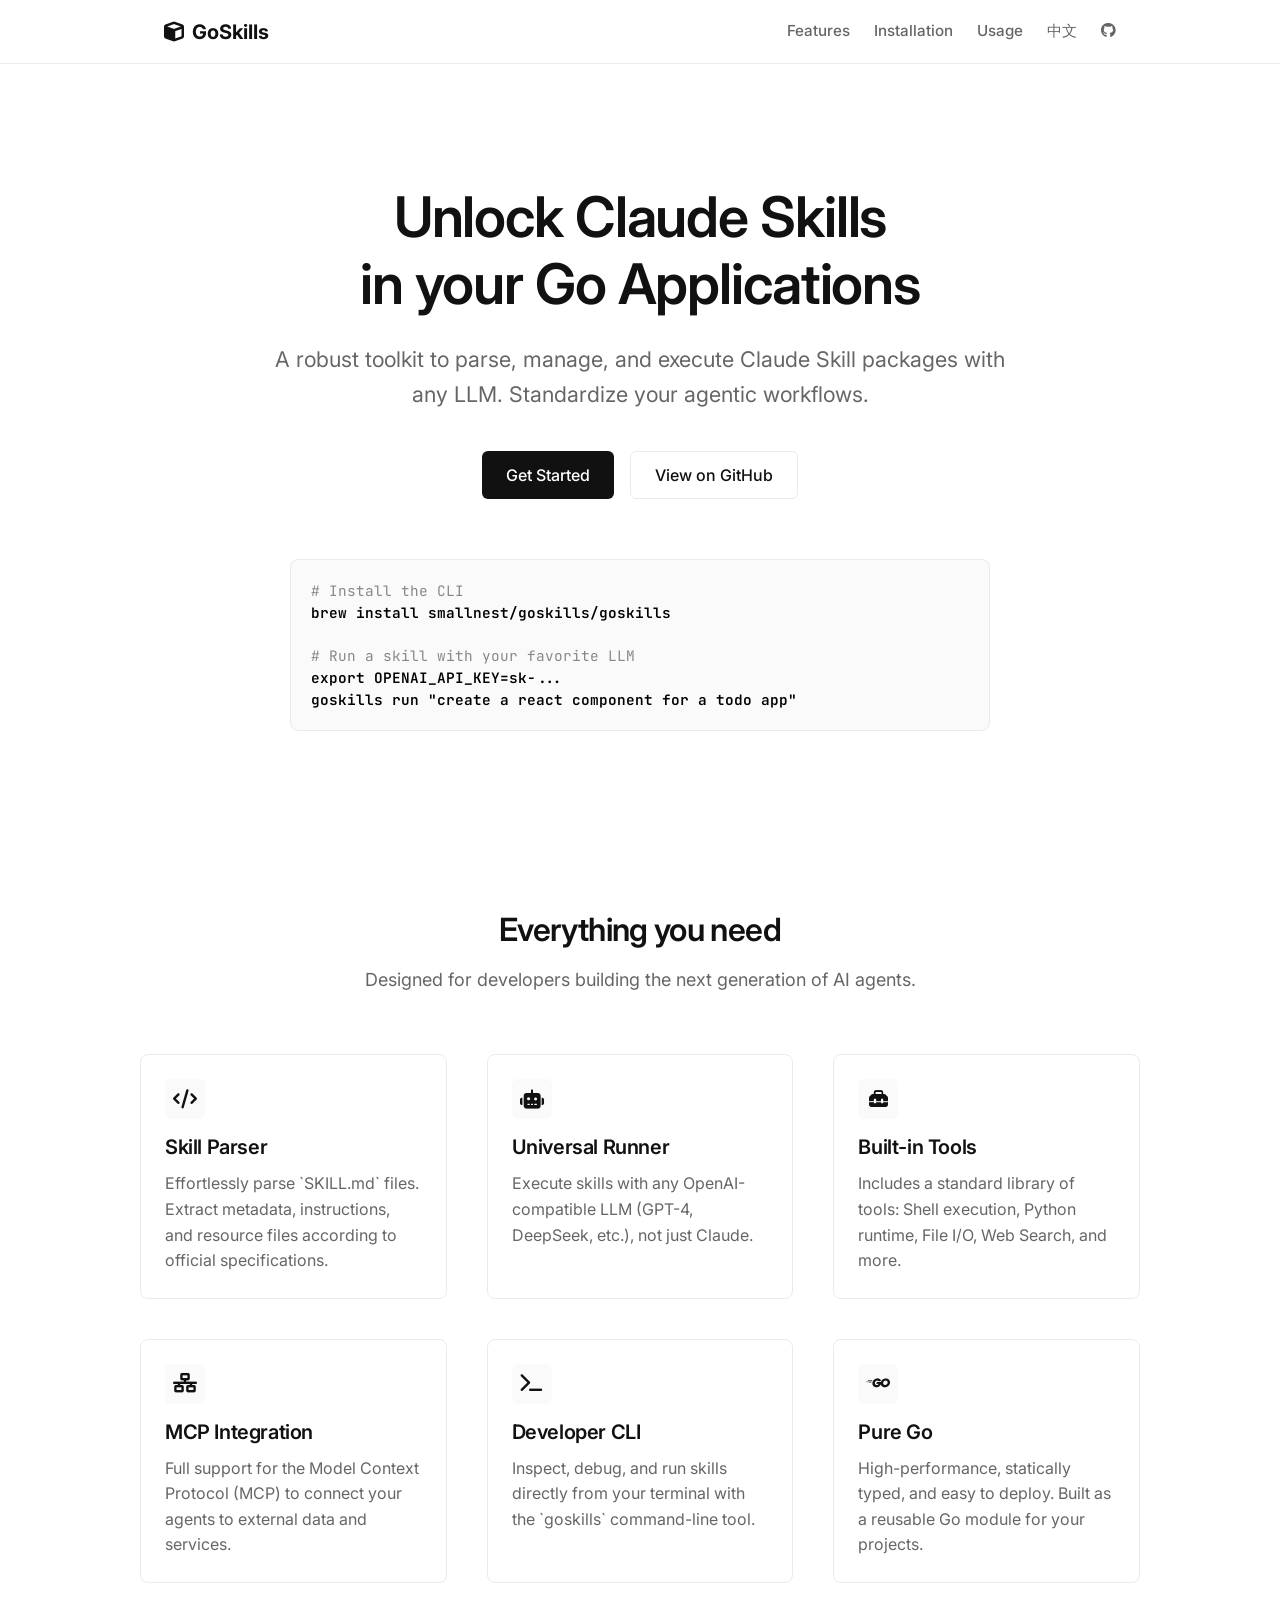
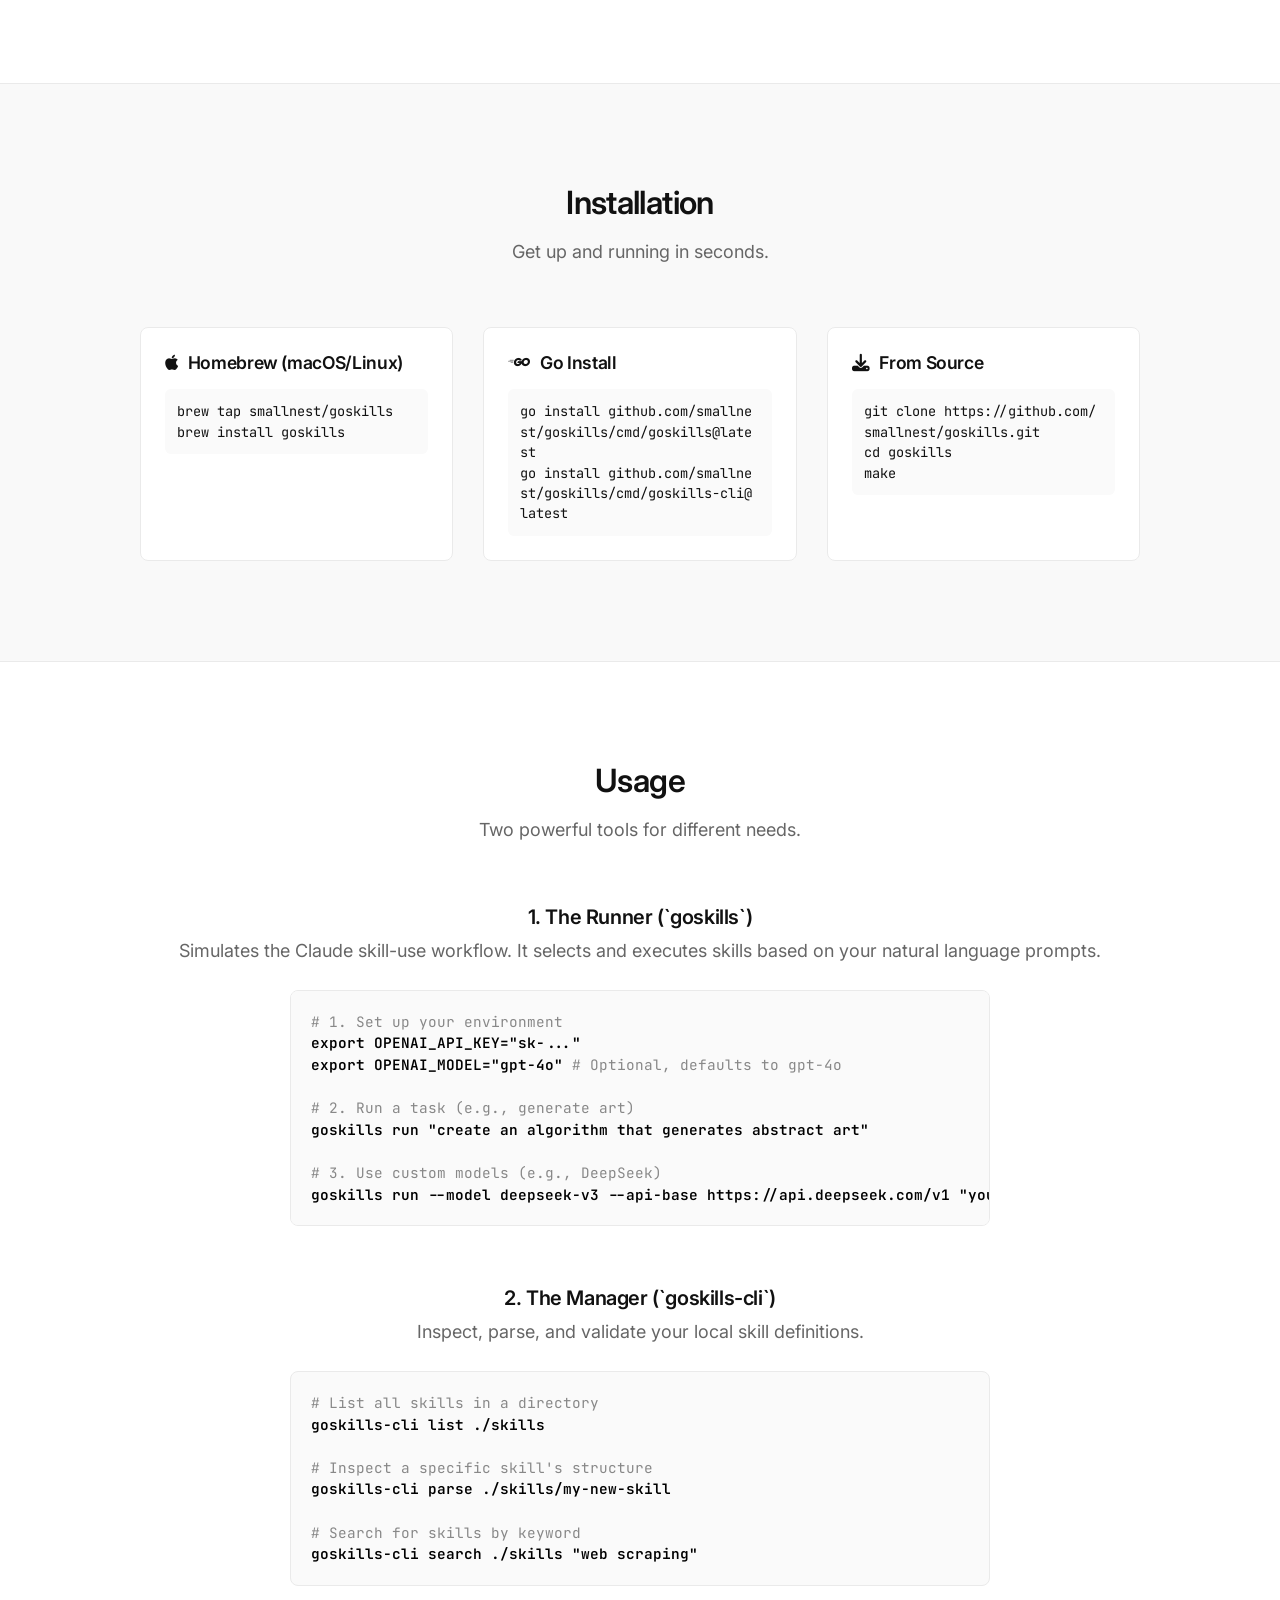
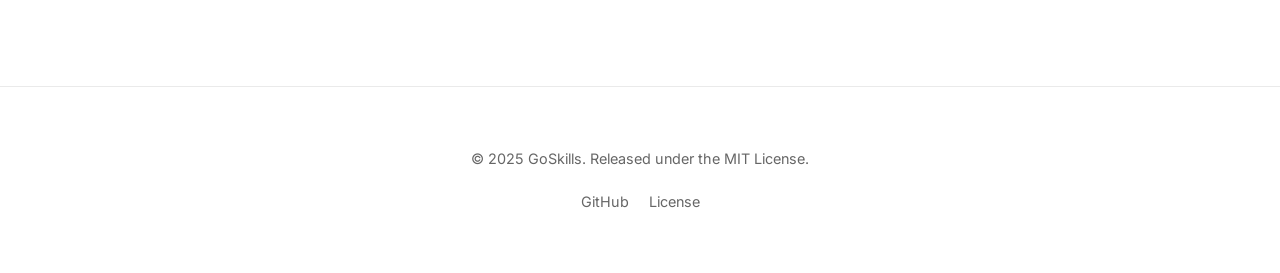
==== commit 8413ff7e: "add the command of 'goskills download'" ====
--- a/_website/index.html
+++ b/_website/index.html
@@ -1,158 +1,187 @@
 <!DOCTYPE html>
 <html lang="en">
-
 <head>
     <meta charset="UTF-8">
     <meta name="viewport" content="width=device-width, initial-scale=1.0">
-    <title>GoSkills - Claude Skills Parser & Runner for Go</title>
-    <meta name="description"
-        content="A powerful Go package to parse and run Claude Skill packages. Integrate LLM capabilities into your Go applications with ease.">
+    <title>GoSkills - Claude Skills for Go</title>
+    <meta name="description" content="A powerful Go library to parse, manage, and execute Claude Skill packages.">
     <link rel="stylesheet" href="css/style.css">
-    <link rel="preconnect" href="https://fonts.gstatic.cn" crossorigin>
-    <link href="https://fonts.googleapis.com/css2?family=Inter:wght@400;500;600;700;800&family=Fira+Code:wght@400;500&display=swap"
-        rel="stylesheet">
-    <!-- Font Awesome for Icons -->
-    <link rel="stylesheet" href="https://cdn.bootcdn.net/ajax/libs/font-awesome/7.0.1/css/all.min.css/css/all.min.css">
+    <link rel="preconnect" href="https://fonts.googleapis.com">
+    <link rel="preconnect" href="https://fonts.gstatic.com" crossorigin>
+    <link href="https://fonts.googleapis.com/css2?family=Inter:wght@400;500;600;700&family=JetBrains+Mono:wght@400;500&display=swap" rel="stylesheet">
+    <link rel="stylesheet" href="https://cdnjs.cloudflare.com/ajax/libs/font-awesome/6.4.0/css/all.min.css">
 </head>
-
 <body>
-    <!-- Animated particles container -->
-    <div class="particles-container"></div>
     <header>
         <div class="nav-container">
-            <a href="index.html" class="logo">
+            <a href="#" class="logo">
                 <i class="fa-solid fa-cube"></i>
                 <span>GoSkills</span>
             </a>
-            <div class="menu-toggle">
-                <i class="fa-solid fa-bars"></i>
-            </div>
             <nav class="nav-links">
-                <a href="index.html" class="active">Home</a>
-                <a href="documentation.html">Documentation</a>
-                <a href="usage.html">Integration</a>
-                <a href="examples.html">Examples</a>
-                <a href="https://github.com/smallnest/goskills" target="_blank"><i class="fa-brands fa-github"></i>
-                    GitHub</a>
+                <a href="#features">Features</a>
+                <a href="#installation">Installation</a>
+                <a href="#usage">Usage</a>
+                <a href="cn/index.html">中文</a>
+                <a href="https://github.com/smallnest/goskills" target="_blank" class="github-icon">
+                    <i class="fa-brands fa-github"></i>
+                </a>
             </nav>
         </div>
     </header>
 
     <main>
         <section class="hero">
-            <h1>Unlock the Power of <br>Claude Skills with other LLMs</h1>
-            <p>A robust claude parser and agent CLI for Claude Skill packages. Build intelligent agents and integrate
-                LLM capabilities seamlessly into your applications with lots of programming languages support.</p>
+            <h1>Unlock Claude Skills<br>in your Go Applications</h1>
+            <p class="hero-subtitle">
+                A robust toolkit to parse, manage, and execute Claude Skill packages with any LLM.
+                Standardize your agentic workflows.
+            </p>
+            
             <div class="cta-buttons">
-                <a href="documentation.html" class="btn btn-primary">Get Started</a>
-                <a href="https://github.com/smallnest/goskills" target="_blank" class="btn btn-secondary">View on
-                    GitHub</a>
+                <a href="#installation" class="btn btn-primary">Get Started</a>
+                <a href="https://github.com/smallnest/goskills" class="btn btn-secondary">View on GitHub</a>
+            </div>
+
+            <div class="code-preview">
+<pre><code><span class="comment"># Install the CLI</span>
+<span class="command">brew install smallnest/goskills/goskills</span>
+
+<span class="comment"># Run a skill with your favorite LLM</span>
+<span class="command">export OPENAI_API_KEY=sk-...</span>
+<span class="command">goskills run "create a react component for a todo app"</span></code></pre>
             </div>
         </section>
 
-  
-        <div style="max-width: 800px; margin: 0 auto 60px; padding: 0 20px;">
-            <div class="feature-card" style="text-align: left;">
-                <pre style="margin: 0;"><code># brew untap smallnest/goskills
-brew install smallnest/goskills/goskills
+        <section id="features" class="section">
+            <div class="container">
+                <div class="section-title">
+                    <h2>Everything you need</h2>
+                    <p>Designed for developers building the next generation of AI agents.</p>
+                </div>
 
-export OPENAI_API_KEY=YOUR_KEY
-export OPENAI_API_BASE=https://api.openai.com/v1
-export OPENAI_MODEL=gpt-5.1
+                <div class="features-grid">
+                    <div class="feature-card">
+                        <div class="feature-icon"><i class="fa-solid fa-code"></i></div>
+                        <h3>Skill Parser</h3>
+                        <p>Effortlessly parse `SKILL.md` files. Extract metadata, instructions, and resource files according to official specifications.</p>
+                    </div>
+                    <div class="feature-card">
+                        <div class="feature-icon"><i class="fa-solid fa-robot"></i></div>
+                        <h3>Universal Runner</h3>
+                        <p>Execute skills with any OpenAI-compatible LLM (GPT-4, DeepSeek, etc.), not just Claude.</p>
+                    </div>
+                    <div class="feature-card">
+                        <div class="feature-icon"><i class="fa-solid fa-toolbox"></i></div>
+                        <h3>Built-in Tools</h3>
+                        <p>Includes a standard library of tools: Shell execution, Python runtime, File I/O, Web Search, and more.</p>
+                    </div>
+                    <div class="feature-card">
+                        <div class="feature-icon"><i class="fa-solid fa-network-wired"></i></div>
+                        <h3>MCP Integration</h3>
+                        <p>Full support for the Model Context Protocol (MCP) to connect your agents to external data and services.</p>
+                    </div>
+                    <div class="feature-card">
+                        <div class="feature-icon"><i class="fa-solid fa-terminal"></i></div>
+                        <h3>Developer CLI</h3>
+                        <p>Inspect, debug, and run skills directly from your terminal with the `goskills` command-line tool.</p>
+                    </div>
+                    <div class="feature-card">
+                        <div class="feature-icon"><i class="fa-brands fa-golang"></i></div>
+                        <h3>Pure Go</h3>
+                        <p>High-performance, statically typed, and easy to deploy. Built as a reusable Go module for your projects.</p>
+                    </div>
+                </div>
+            </div>
+        </section>
 
-goskills run --auto-approve "use markitdown to parse https://baike.baidu.com/item/%E5%AD%94%E5%AD%90/1584"</code></pre>
+        <section id="installation" class="section bg-light">
+            <div class="container">
+                <div class="section-title">
+                    <h2>Installation</h2>
+                    <p>Get up and running in seconds.</p>
+                </div>
+                
+                <div class="install-grid">
+                    <div class="install-card">
+                        <h3><i class="fa-brands fa-apple"></i> Homebrew (macOS/Linux)</h3>
+                        <pre><code>brew tap smallnest/goskills
+brew install goskills</code></pre>
+                    </div>
+                    
+                    <div class="install-card">
+                        <h3><i class="fa-brands fa-golang"></i> Go Install</h3>
+                        <pre><code>go install github.com/smallnest/goskills/cmd/goskills@latest
+go install github.com/smallnest/goskills/cmd/goskills-cli@latest</code></pre>
+                    </div>
+
+                    <div class="install-card">
+                        <h3><i class="fa-solid fa-download"></i> From Source</h3>
+                        <pre><code>git clone https://github.com/smallnest/goskills.git
+cd goskills
+make</code></pre>
+                    </div>
+                </div>
             </div>
-        </div>
+      </section>
 
-        <section class="features">
-            <div class="feature-card">
-                <div class="feature-icon"><i class="fa-solid fa-code"></i></div>
-                <h3>Skill Parser</h3>
-                <p>Parse `SKILL.md` files effortlessly. Extract metadata, instructions, and resource files according to
-                    official Claude specifications.</p>
+        <section id="usage" class="section">
+            <div class="container">
+                <div class="section-title">
+                    <h2>Usage</h2>
+                    <p>Two powerful tools for different needs.</p>
+                </div>
+
+                <div class="usage-block">
+                    <div class="usage-header">
+                        <h3>1. The Runner (`goskills`)</h3>
+                        <p>Simulates the Claude skill-use workflow. It selects and executes skills based on your natural language prompts.</p>
+                    </div>
+                    <div class="code-preview">
+<pre><code><span class="comment"># 1. Set up your environment</span>
+<span class="command">export OPENAI_API_KEY="sk-..."</span>
+<span class="command">export OPENAI_MODEL="gpt-4o"</span> <span class="comment"># Optional, defaults to gpt-4o</span>
+
+<span class="comment"># 2. Run a task (e.g., generate art)</span>
+<span class="command">goskills run "create an algorithm that generates abstract art"</span>
+
+<span class="comment"># 3. Use custom models (e.g., DeepSeek)</span>
+<span class="command">goskills run --model deepseek-v3 --api-base https://api.deepseek.com/v1 "your prompt"</span></code></pre>
+                    </div>
+                </div>
+
+                <div class="usage-block">
+                    <div class="usage-header">
+                        <h3>2. The Manager (`goskills-cli`)</h3>
+                        <p>Inspect, parse, and validate your local skill definitions.</p>
+                    </div>
+                    <div class="code-preview">
+<pre><code><span class="comment"># List all skills in a directory</span>
+<span class="command">goskills-cli list ./skills</span>
+
+<span class="comment"># Inspect a specific skill's structure</span>
+<span class="command">goskills-cli parse ./skills/my-new-skill</span>
+
+<span class="comment"># Search for skills by keyword</span>
+<span class="command">goskills-cli search ./skills "web scraping"</span></code></pre>
+                    </div>
+                </div>
             </div>
-            <div class="feature-card">
-                <div class="feature-icon"><i class="fa-solid fa-robot"></i></div>
-                <h3>LLM Runner</h3>
-                <p>Simulate the Claude skill-use workflow. Integrate with OpenAI-compatible models (GPT-4, DeepSeek,
-                    etc.) to execute skills intelligently.</p>
-            </div>
-            <div class="feature-card">
-                <div class="feature-icon"><i class="fa-solid fa-puzzle-piece"></i></div>
-                <h3>Claude Skills Support</h3>
-                <p>Seamlessly integrate standard Claude Skills. Use the official format to define tools, prompts, and
-                    resources for your agents.</p>
-            </div>
-            <div class="feature-card">
-                <div class="feature-icon"><i class="fa-solid fa-network-wired"></i></div>
-                <h3>MCP Support</h3>
-                <p>Built-in support for the Model Context Protocol. Connect to external tools and data sources with
-                    standard configuration.</p>
-            </div>
-            <div class="feature-card">
-                <div class="feature-icon"><i class="fa-solid fa-terminal"></i></div>
-                <h3>Powerful CLI</h3>
-                <p>Manage and run skills directly from the terminal. Inspect skill structures, search for capabilities,
-                    and execute tasks with a single command.</p>
-            </div>
-            <div class="feature-card">
-                <div class="feature-icon"><i class="fa-solid fa-layer-group"></i></div>
-                <h3>Modular Design</h3>
-                <p>Packaged as a reusable Go module. Easily import into your existing projects to add agentic
-                    capabilities.</p>
-            </div>
-            <div class="feature-card">
-                <div class="feature-icon"><i class="fa-solid fa-bolt"></i></div>
-                <h3>High Performance</h3>
-                <p>Built with Go for speed and efficiency. Handle complex skill parsing and execution with minimal
-                    overhead.</p>
+        </section>
             </div>
         </section>
     </main>
 
     <footer>
-        <p>&copy; 2025 GoSkills. Released under the MIT License.</p>
+        <div class="footer-content">
+            <div class="copyright">
+                &copy; 2025 GoSkills. Released under the MIT License.
+            </div>
+            <div class="footer-links">
+                <a href="https://github.com/smallnest/goskills">GitHub</a>
+                <a href="https://github.com/smallnest/goskills/blob/main/LICENSE">License</a>
+            </div>
+        </div>
     </footer>
-
-    <script>
-        // Create particles dynamically
-        function createParticles() {
-            const container = document.querySelector('.particles-container');
-            const particleCount = 50;
-
-            for (let i = 0; i < particleCount; i++) {
-                const particle = document.createElement('div');
-                particle.className = 'particle';
-                particle.style.left = Math.random() * 100 + '%';
-                particle.style.animationDelay = Math.random() * 10 + 's';
-                particle.style.animationDuration = (10 + Math.random() * 10) + 's';
-                container.appendChild(particle);
-            }
-
-            // Create geometric shapes
-            for (let i = 0; i < 5; i++) {
-                const shapes = ['triangle', 'square', 'circle'];
-                const shape = document.createElement('div');
-                shape.className = `geometric-shape ${shapes[i % 3]}`;
-                shape.style.left = Math.random() * 100 + '%';
-                shape.style.top = Math.random() * 100 + '%';
-                shape.style.animationDelay = Math.random() * 20 + 's';
-                container.appendChild(shape);
-            }
-        }
-
-        // Initialize particles when page loads
-        document.addEventListener('DOMContentLoaded', createParticles);
-
-        // Add parallax effect on mouse move
-        document.addEventListener('mousemove', (e) => {
-            const x = e.clientX / window.innerWidth;
-            const y = e.clientY / window.innerHeight;
-
-            document.body.style.setProperty('--mouse-x', x);
-            document.body.style.setProperty('--mouse-y', y);
-        });
-    </script>
 </body>
-
 </html>
--- a/_website/css/style.css
+++ b/_website/css/style.css
@@ -1,18 +1,18 @@
 :root {
-    --bg-color: #0a0a0f;
-    --text-color: #ffffff;
-    --primary-color: #00d4ff;
-    --secondary-color: #ff00ff;
-    --accent-color: #1a1a2e;
-    --card-bg: rgba(255, 255, 255, 0.03);
-    --border-color: rgba(0, 212, 255, 0.2);
-    --hover-bg: rgba(0, 212, 255, 0.05);
-    --code-bg: rgba(0, 0, 0, 0.3);
-    --neon-glow: 0 0 20px rgba(0, 212, 255, 0.5);
-    --neon-glow-hover: 0 0 30px rgba(0, 212, 255, 0.8);
-    --font-main: 'Inter', -apple-system, BlinkMacSystemFont, "Segoe UI", Roboto, Helvetica, Arial, sans-serif;
-    --max-width: 1200px;
-    --header-height: 70px;
+    --bg-color: #ffffff;
+    --text-primary: #111111;
+    --text-secondary: #666666;
+    --accent-color: #000000;
+    --border-color: #eaeaea;
+    --code-bg: #fafafa;
+    --font-sans: 'Inter', -apple-system, BlinkMacSystemFont, "Segoe UI", Roboto, "Helvetica Neue", Arial, sans-serif;
+    --font-mono: 'JetBrains Mono', 'SFMono-Regular', Consolas, 'Liberation Mono', Menlo, monospace;
+    --max-width: 1000px;
+    --header-height: 64px;
+}
+
+html {
+    scroll-behavior: smooth;
 }
 
 * {
@@ -23,728 +23,325 @@
 
 body {
     background-color: var(--bg-color);
-    color: var(--text-color);
-    font-family: var(--font-main);
+    color: var(--text-primary);
+    font-family: var(--font-sans);
     line-height: 1.6;
-    overflow-x: hidden;
-    position: relative;
-}
-
-/* Animated background grid */
-body::before {
-    content: '';
-    position: fixed;
-    top: 0;
-    left: 0;
-    width: 100%;
-    height: 100%;
-    background-image:
-        linear-gradient(rgba(0, 212, 255, 0.1) 1px, transparent 1px),
-        linear-gradient(90deg, rgba(0, 212, 255, 0.1) 1px, transparent 1px);
-    background-size: 50px 50px;
-    z-index: -2;
-    animation: gridMove 20s linear infinite;
-}
-
-/* Floating particles */
-body::after {
-    content: '';
-    position: fixed;
-    top: 0;
-    left: 0;
-    width: 100%;
-    height: 100%;
-    background: radial-gradient(circle at 20% 80%, rgba(0, 212, 255, 0.3) 0%, transparent 50%),
-                radial-gradient(circle at 80% 20%, rgba(255, 0, 255, 0.3) 0%, transparent 50%),
-                radial-gradient(circle at 40% 40%, rgba(0, 255, 255, 0.2) 0%, transparent 50%);
-    z-index: -1;
-    animation: particlesFloat 30s ease-in-out infinite;
-}
-
-@keyframes gridMove {
-    0% { transform: translate(0, 0); }
-    100% { transform: translate(50px, 50px); }
-}
-
-@keyframes particlesFloat {
-    0%, 100% { transform: translate(0, 0) rotate(0deg); }
-    33% { transform: translate(-20px, -20px) rotate(120deg); }
-    66% { transform: translate(20px, -10px) rotate(240deg); }
+    -webkit-font-smoothing: antialiased;
+}
+
+/* Typography */
+h1, h2, h3, h4 {
+    color: var(--text-primary);
+    line-height: 1.2;
+    font-weight: 600;
+    letter-spacing: -0.02em;
+}
+
+h1 {
+    font-size: 3.5rem;
+    margin-bottom: 1.5rem;
+}
+
+h2 {
+    font-size: 2rem;
+    margin-bottom: 1rem;
+}
+
+h3 {
+    font-size: 1.25rem;
+    margin-bottom: 0.5rem;
+}
+
+p {
+    color: var(--text-secondary);
+    margin-bottom: 1.5rem;
+    font-size: 1.125rem;
 }
 
 a {
-    color: var(--primary-color);
+    color: var(--text-primary);
     text-decoration: none;
-    transition: color 0.3s ease;
+    transition: color 0.2s;
 }
 
 a:hover {
-    color: var(--secondary-color);
+    color: var(--text-secondary);
 }
 
 /* Header */
 header {
-    background: rgba(10, 10, 15, 0.8);
-    backdrop-filter: blur(20px) saturate(180%);
-    -webkit-backdrop-filter: blur(20px) saturate(180%);
-    position: fixed;
+    height: var(--header-height);
+    border-bottom: 1px solid var(--border-color);
+    position: sticky;
     top: 0;
-    width: 100%;
-    height: var(--header-height);
-    z-index: 1000;
-    border-bottom: 1px solid rgba(0, 212, 255, 0.2);
-    box-shadow: 0 8px 32px rgba(0, 212, 255, 0.1);
+    background: rgba(255, 255, 255, 0.8);
+    backdrop-filter: blur(10px);
+    z-index: 100;
 }
 
 .nav-container {
     max-width: var(--max-width);
     margin: 0 auto;
-    display: flex;
+    height: 100%;
+    display: flex;
+    align-items: center;
     justify-content: space-between;
-    align-items: center;
-    height: 100%;
-    padding: 0 20px;
+    padding: 0 24px;
 }
 
 .logo {
-    font-size: 1.5rem;
     font-weight: 700;
-    color: var(--text-color);
-    letter-spacing: -0.5px;
-    display: flex;
-    align-items: center;
-    gap: 10px;
-}
-
-.logo span {
-    background: linear-gradient(45deg, var(--primary-color), var(--secondary-color), #00ff88);
-    background-size: 200% 200%;
-    -webkit-background-clip: text;
-    background-clip: text;
-    -webkit-text-fill-color: transparent;
-    animation: gradientShift 3s ease-in-out infinite;
-}
-
-@keyframes gradientShift {
-    0%, 100% { background-position: 0% 50%; }
-    50% { background-position: 100% 50%; }
+    font-size: 1.25rem;
+    display: flex;
+    align-items: center;
+    gap: 8px;
 }
 
 .nav-links {
     display: flex;
-    gap: 30px;
+    gap: 24px;
 }
 
 .nav-links a {
-    color: rgba(255, 255, 255, 0.7);
+    font-size: 0.95rem;
     font-weight: 500;
-    font-size: 0.95rem;
-    position: relative;
-    transition: all 0.3s ease;
-    text-decoration: none;
-}
-
-.nav-links a::before {
-    content: '';
-    position: absolute;
-    bottom: -5px;
-    left: 0;
-    width: 0;
-    height: 2px;
-    background: linear-gradient(90deg, var(--primary-color), var(--secondary-color));
-    transition: width 0.3s ease;
-}
-
-.nav-links a:hover,
-.nav-links a.active {
-    color: var(--primary-color);
-    text-shadow: 0 0 10px var(--primary-color);
-}
-
-.nav-links a:hover::before,
-.nav-links a.active::before {
-    width: 100%;
-}
-
-.menu-toggle {
-    display: none;
-    font-size: 1.5rem;
-    cursor: pointer;
-    color: var(--text-color);
+    color: var(--text-secondary);
+}
+
+.nav-links a:hover {
+    color: var(--text-primary);
+}
+
+.github-icon {
+    font-size: 1.2rem;
+}
+
+/* Sections */
+.section {
+    padding: 100px 24px;
+}
+
+.section.bg-light {
+    background-color: #f9f9f9;
+    border-top: 1px solid var(--border-color);
+    border-bottom: 1px solid var(--border-color);
 }
 
 /* Hero Section */
 .hero {
-    padding: 160px 20px 100px;
+    padding: 120px 24px 80px;
     text-align: center;
-    position: relative;
-    overflow: hidden;
-}
-
-.hero::before {
-    content: '';
-    position: absolute;
-    top: -50%;
-    left: 50%;
-    transform: translateX(-50%);
-    width: 1200px;
-    height: 1200px;
-    background: radial-gradient(circle, rgba(0, 212, 255, 0.3) 0%, rgba(255, 0, 255, 0.2) 30%, transparent 70%);
-    z-index: -1;
-    filter: blur(80px);
-    animation: heroGlow 4s ease-in-out infinite alternate;
-}
-
-@keyframes heroGlow {
-    0% { transform: translateX(-50%) scale(1); opacity: 0.5; }
-    100% { transform: translateX(-50%) scale(1.2); opacity: 0.8; }
-}
-
-.hero h1 {
-    font-size: 4.5rem;
-    font-weight: 900;
-    margin-bottom: 20px;
-    line-height: 1.1;
-    background: linear-gradient(135deg, var(--primary-color) 0%, var(--secondary-color) 25%, #00ff88 50%, #ff00ff 75%, var(--primary-color) 100%);
-    background-size: 400% 400%;
-    -webkit-background-clip: text;
-    background-clip: text;
-    -webkit-text-fill-color: transparent;
-    animation: titleGradient 6s ease-in-out infinite;
-    text-shadow: 0 0 40px rgba(0, 212, 255, 0.5);
-    letter-spacing: -1px;
-}
-
-@keyframes titleGradient {
-    0%, 100% { background-position: 0% 50%; }
-    50% { background-position: 100% 50%; }
-}
-
-.hero p {
-    font-size: 1.25rem;
-    color: rgba(255, 255, 255, 0.8);
-    max-width: 600px;
-    margin: 0 auto 40px;
-    animation: fadeInUp 1s ease-out;
-}
-
-@keyframes fadeInUp {
-    from {
-        opacity: 0;
-        transform: translateY(30px);
-    }
-    to {
-        opacity: 1;
-        transform: translateY(0);
-    }
-}
-
-/* Particle system */
-.particles-container {
-    position: fixed;
-    top: 0;
-    left: 0;
-    width: 100%;
-    height: 100%;
-    pointer-events: none;
-    z-index: -1;
-    overflow: hidden;
-}
-
-.particle {
-    position: absolute;
-    width: 2px;
-    height: 2px;
-    background: var(--primary-color);
-    border-radius: 50%;
-    opacity: 0;
-    animation: particleAnimation 10s infinite;
-}
-
-.particle:nth-child(2n) {
-    background: var(--secondary-color);
-}
-
-.particle:nth-child(3n) {
-    background: #00ff88;
-}
-
-.particle:nth-child(4n) {
-    width: 1px;
-    height: 1px;
-}
-
-@keyframes particleAnimation {
-    0% {
-        opacity: 0;
-        transform: translateY(100vh) scale(0);
-    }
-    10% {
-        opacity: 1;
-    }
-    90% {
-        opacity: 1;
-    }
-    100% {
-        opacity: 0;
-        transform: translateY(-100vh) scale(1.5);
-    }
-}
-
-/* Geometric shapes animation */
-.geometric-shape {
-    position: absolute;
-    opacity: 0.1;
-    animation: shapeFloat 20s infinite linear;
-}
-
-.geometric-shape.triangle {
-    width: 0;
-    height: 0;
-    border-left: 20px solid transparent;
-    border-right: 20px solid transparent;
-    border-bottom: 35px solid var(--primary-color);
-}
-
-.geometric-shape.square {
-    width: 30px;
-    height: 30px;
-    background: var(--secondary-color);
-    animation: shapeRotate 15s infinite linear;
-}
-
-.geometric-shape.circle {
-    width: 25px;
-    height: 25px;
-    border: 2px solid #00ff88;
-    border-radius: 50%;
-}
-
-@keyframes shapeFloat {
-    0%, 100% {
-        transform: translateY(0) translateX(0) rotate(0deg);
-    }
-    25% {
-        transform: translateY(-50px) translateX(30px) rotate(90deg);
-    }
-    50% {
-        transform: translateY(30px) translateX(-30px) rotate(180deg);
-    }
-    75% {
-        transform: translateY(-30px) translateX(50px) rotate(270deg);
-    }
-}
-
-@keyframes shapeRotate {
-    0% { transform: rotate(0deg); }
-    100% { transform: rotate(360deg); }
+    max-width: 800px;
+    margin: 0 auto;
+}
+
+.hero-subtitle {
+    font-size: 1.35rem;
+    color: var(--text-secondary);
+    margin-bottom: 2.5rem;
+    font-weight: 400;
 }
 
 .cta-buttons {
     display: flex;
+    gap: 16px;
     justify-content: center;
-    gap: 20px;
+    margin-bottom: 60px;
 }
 
 .btn {
-    padding: 12px 30px;
-    border-radius: 30px;
-    font-weight: 600;
-    transition: all 0.3s ease;
-    position: relative;
-    overflow: hidden;
-    text-decoration: none;
-    display: inline-block;
-}
-
-.btn::before {
-    content: '';
-    position: absolute;
-    top: 0;
-    left: -100%;
-    width: 100%;
-    height: 100%;
-    background: linear-gradient(90deg, transparent, rgba(255, 255, 255, 0.2), transparent);
-    transition: left 0.5s;
-}
-
-.btn:hover::before {
-    left: 100%;
+    display: inline-flex;
+    align-items: center;
+    justify-content: center;
+    padding: 0 24px;
+    height: 48px;
+    border-radius: 6px;
+    font-weight: 500;
+    font-size: 1rem;
+    transition: all 0.2s;
 }
 
 .btn-primary {
-    background: linear-gradient(45deg, var(--primary-color), var(--secondary-color));
-    color: #fff;
-    border: none;
-    box-shadow: var(--neon-glow);
-    animation: neonPulse 2s infinite alternate;
-}
-
-@keyframes neonPulse {
-    0% { box-shadow: var(--neon-glow); }
-    100% { box-shadow: var(--neon-glow-hover); }
+    background: var(--text-primary);
+    color: white;
 }
 
 .btn-primary:hover {
-    transform: translateY(-3px) scale(1.05);
-    box-shadow: 0 0 30px rgba(0, 212, 255, 0.8);
+    background: #333;
+    color: white;
+    transform: translateY(-1px);
 }
 
 .btn-secondary {
-    background: transparent;
-    border: 2px solid rgba(0, 212, 255, 0.5);
-    color: var(--text-color);
-    backdrop-filter: blur(10px);
+    background: white;
+    border: 1px solid var(--border-color);
+    color: var(--text-primary);
 }
 
 .btn-secondary:hover {
-    background: rgba(0, 212, 255, 0.1);
-    border-color: var(--primary-color);
-    box-shadow: 0 0 20px rgba(0, 212, 255, 0.4);
-    transform: translateY(-2px);
-}
+    border-color: #ccc;
+}
+
+/* Code Block */
+.code-preview {
+    max-width: 700px;
+    margin: 0 auto;
+    text-align: left;
+    background: var(--code-bg);
+    border: 1px solid var(--border-color);
+    border-radius: 8px;
+    padding: 20px;
+    overflow-x: auto;
+}
+
+pre {
+    font-family: var(--font-mono);
+    font-size: 0.9rem;
+    color: var(--text-primary);
+    line-height: 1.5;
+}
+
+code {
+    font-family: var(--font-mono);
+}
+
+.comment { color: #888; }
+.command { color: #000; font-weight: 600; }
 
 /* Features Grid */
-.features {
+.container {
     max-width: var(--max-width);
     margin: 0 auto;
-    padding: 80px 20px;
+}
+
+.section-title {
+    text-align: center;
+    margin-bottom: 60px;
+}
+
+.features-grid {
     display: grid;
-    grid-template-columns: repeat(auto-fit, minmax(250px, 1fr));
+    grid-template-columns: repeat(auto-fit, minmax(300px, 1fr));
+    gap: 40px;
+}
+
+.feature-card {
+    padding: 24px;
+    border: 1px solid var(--border-color);
+    border-radius: 8px;
+    transition: border-color 0.2s;
+    background: white;
+}
+
+.feature-card:hover {
+    border-color: #999;
+}
+
+.feature-icon {
+    width: 40px;
+    height: 40px;
+    background: var(--code-bg);
+    border-radius: 6px;
+    display: flex;
+    align-items: center;
+    justify-content: center;
+    margin-bottom: 16px;
+    color: var(--text-primary);
+    font-size: 1.2rem;
+}
+
+.feature-card h3 {
+    margin-bottom: 12px;
+}
+
+.feature-card p {
+    font-size: 1rem;
+    margin-bottom: 0;
+}
+
+/* Installation Grid */
+.install-grid {
+    display: grid;
+    grid-template-columns: repeat(auto-fit, minmax(300px, 1fr));
     gap: 30px;
 }
 
-.feature-card {
-    background: rgba(255, 255, 255, 0.03);
-    border: 1px solid rgba(0, 212, 255, 0.2);
-    padding: 30px;
-    border-radius: 20px;
-    transition: all 0.4s cubic-bezier(0.175, 0.885, 0.32, 1.275);
-    position: relative;
-    overflow: hidden;
-    backdrop-filter: blur(10px);
-}
-
-.feature-card::before {
-    content: '';
-    position: absolute;
-    top: 0;
-    left: 0;
-    right: 0;
-    bottom: 0;
-    background: linear-gradient(45deg, transparent, rgba(0, 212, 255, 0.1), transparent);
-    transform: translateX(-100%);
-    transition: transform 0.6s;
-}
-
-.feature-card:hover::before {
-    transform: translateX(100%);
-}
-
-.feature-card:hover {
-    transform: translateY(-10px) scale(1.02);
-    border-color: var(--primary-color);
-    box-shadow: 0 20px 40px rgba(0, 212, 255, 0.3);
-}
-
-.feature-icon {
-    font-size: 2.5rem;
-    margin-bottom: 20px;
-    background: linear-gradient(45deg, var(--primary-color), var(--secondary-color));
-    -webkit-background-clip: text;
-    background-clip: text;
-    -webkit-text-fill-color: transparent;
-    display: inline-block;
-    animation: iconFloat 3s ease-in-out infinite;
-}
-
-@keyframes iconFloat {
-    0%, 100% { transform: translateY(0); }
-    50% { transform: translateY(-10px); }
-}
-
-.feature-card h3 {
-    margin-bottom: 10px;
-    font-size: 1.2rem;
-    color: var(--text-color);
-    position: relative;
-}
-
-.feature-card h3::after {
-    content: '';
-    position: absolute;
-    bottom: -5px;
-    left: 0;
-    width: 0;
-    height: 2px;
-    background: linear-gradient(90deg, var(--primary-color), var(--secondary-color));
-    transition: width 0.3s ease;
-}
-
-.feature-card:hover h3::after {
-    width: 50px;
-}
-
-.feature-card p {
-    color: rgba(255, 255, 255, 0.7);
-    font-size: 0.95rem;
-}
-
-.feature-card pre {
-    background: var(--code-bg);
-    padding: 15px;
+.install-card {
+    background: white;
+    padding: 24px;
     border-radius: 8px;
     border: 1px solid var(--border-color);
+}
+
+.install-card h3 {
+    display: flex;
+    align-items: center;
+    gap: 10px;
+    font-size: 1.1rem;
+    margin-bottom: 16px;
+}
+
+.install-card pre {
+    background: var(--code-bg);
+    padding: 12px;
+    border-radius: 6px;
+    font-size: 0.85rem;
     white-space: pre-wrap;
-    word-wrap: break-word;
-    overflow-wrap: break-word;
     word-break: break-all;
-    max-width: 100%;
-    font-size: 0.85rem;
-    margin-top: 10px;
-    color: var(--text-color);
-    font-family: 'Fira Code', monospace;
-}
-
-.feature-card code {
-    font-family: 'Fira Code', monospace;
-    color: var(--primary-color);
-    background: rgba(0, 102, 204, 0.1);
-    padding: 2px 6px;
-    border-radius: 4px;
-    font-size: 0.9em;
-}
-
-.feature-card pre code {
-    background: transparent;
-    padding: 0;
-    color: var(--text-color);
-    font-size: inherit;
-}
-
-/* Documentation Layout */
-.docs-container {
-    max-width: var(--max-width);
-    margin: 0 auto;
-    padding: 100px 20px 60px;
-    display: flex;
-    gap: 40px;
-}
-
-.docs-sidebar {
-    width: 250px;
-    flex-shrink: 0;
-    position: sticky;
-    top: 100px;
-    height: calc(100vh - 120px);
-    overflow-y: auto;
-    border-right: 1px solid var(--border-color);
-    padding-right: 20px;
-}
-
-.docs-sidebar ul {
-    list-style: none;
-}
-
-.docs-sidebar li {
-    margin-bottom: 10px;
-}
-
-.docs-sidebar a {
-    color: #666;
-    display: block;
-    padding: 5px 0;
-}
-
-.docs-sidebar a:hover,
-.docs-sidebar a.active {
-    color: var(--primary-color);
-    padding-left: 5px;
-}
-
-.docs-content {
-    flex-grow: 1;
-    min-width: 0;
-    /* Prevent overflow */
-}
-
-.docs-content h1 {
-    font-size: 2.5rem;
-    margin-bottom: 30px;
-    color: var(--text-color);
-}
-
-.docs-content h2 {
-    font-size: 1.8rem;
-    margin: 40px 0 20px;
-    color: var(--text-color);
-    border-bottom: 1px solid var(--border-color);
-    padding-bottom: 10px;
-}
-
-.docs-content h3 {
-    font-size: 1.4rem;
-    margin: 30px 0 15px;
-    color: var(--text-color);
-}
-
-.docs-content p {
-    margin-bottom: 20px;
-    color: #666;
-}
-
-.docs-content code {
-    background: rgba(0, 102, 204, 0.1);
-    padding: 2px 6px;
-    border-radius: 4px;
-    font-family: 'Fira Code', monospace;
-    font-size: 0.9em;
-    color: var(--primary-color);
-}
-
-.docs-content pre {
-    background: var(--code-bg);
-    padding: 20px;
-    border-radius: 8px;
-    overflow-x: auto;
-    margin-bottom: 20px;
-    border: 1px solid var(--border-color);
-}
-
-.docs-content pre code {
-    background: transparent;
-    padding: 0;
-    color: var(--text-color);
+}
+
+/* Usage Blocks */
+.usage-block {
+    margin-bottom: 60px;
+}
+
+.usage-block:last-child {
+    margin-bottom: 0;
+}
+
+.usage-header {
+    text-align: center;
+    margin-bottom: 24px;
 }
 
 /* Footer */
 footer {
+    padding: 60px 24px;
     border-top: 1px solid var(--border-color);
-    padding: 60px 20px;
     text-align: center;
-    color: #666;
-    margin-top: 60px;
-    background: var(--accent-color);
-}
-
-/* Additional glow effects for enhanced visual impact */
-.feature-card:hover {
-    animation: cardGlow 0.5s ease-out;
-}
-
-@keyframes cardGlow {
-    0% { box-shadow: 0 20px 40px rgba(0, 212, 255, 0.3); }
-    50% { box-shadow: 0 25px 50px rgba(255, 0, 255, 0.4); }
-    100% { box-shadow: 0 20px 40px rgba(0, 212, 255, 0.3); }
-}
-
-/* Enhanced button animations */
-.btn-primary {
-    animation: buttonPulse 3s infinite;
-}
-
-@keyframes buttonPulse {
-    0%, 100% {
-        transform: scale(1);
-        box-shadow: var(--neon-glow);
-    }
-    50% {
-        transform: scale(1.02);
-        box-shadow: var(--neon-glow-hover);
-    }
-}
-
-/* Scroll reveal animations */
-.reveal {
-    opacity: 0;
-    transform: translateY(30px);
-    transition: all 0.8s ease;
-}
-
-.reveal.active {
-    opacity: 1;
-    transform: translateY(0);
-}
-
-/* Add mouse-following glow effect */
-.hero::after {
-    content: '';
-    position: absolute;
-    width: 300px;
-    height: 300px;
-    background: radial-gradient(circle, rgba(0, 212, 255, 0.1) 0%, transparent 70%);
-    border-radius: 50%;
-    pointer-events: none;
-    transform: translate(-50%, -50%);
-    left: calc(var(--mouse-x, 0.5) * 100%);
-    top: calc(var(--mouse-y, 0.5) * 100%);
-    z-index: 1;
-    transition: opacity 0.3s ease;
-}
-
-/* Text glow effect on hover */
-.feature-card:hover h3 {
-    text-shadow: 0 0 20px rgba(0, 212, 255, 0.8);
-}
-
-/* Loading animation for page */
-@keyframes pageLoad {
-    from {
-        opacity: 0;
-        transform: translateY(20px);
-        filter: blur(10px);
-    }
-    to {
-        opacity: 1;
-        transform: translateY(0);
-        filter: blur(0);
-    }
-}
-
-main > section {
-    animation: pageLoad 1s ease-out;
-}
-
-/* Mobile Responsive */
+}
+
+.footer-content {
+    max-width: var(--max-width);
+    margin: 0 auto;
+    display: flex;
+    flex-direction: column;
+    align-items: center;
+    gap: 20px;
+}
+
+.copyright {
+    color: var(--text-secondary);
+    font-size: 0.9rem;
+}
+
+.footer-links {
+    display: flex;
+    gap: 20px;
+}
+
+.footer-links a {
+    color: var(--text-secondary);
+    font-size: 0.9rem;
+}
+
+.footer-links a:hover {
+    color: var(--text-primary);
+}
+
+/* Mobile */
 @media (max-width: 768px) {
-    .hero h1 {
-        font-size: 2.5rem;
-    }
-
-    .menu-toggle {
-        display: block;
-    }
-
-    .nav-links {
-        display: none;
-        position: absolute;
-        top: var(--header-height);
-        left: 0;
-        width: 100%;
-        background-color: rgba(255, 255, 255, 0.95);
-        backdrop-filter: blur(10px);
-        flex-direction: column;
-        padding: 20px;
-        border-bottom: 1px solid var(--border-color);
-        box-shadow: 0 2px 10px rgba(0, 0, 0, 0.1);
-        text-align: center;
-    }
-
-    .nav-links.active {
-        display: flex;
-    }
-
-    .docs-container {
-        flex-direction: column;
-    }
-
-    .docs-sidebar {
-        width: 100%;
-        height: auto;
-        position: static;
-        border-right: none;
-        border-bottom: 1px solid var(--border-color);
-        padding-bottom: 20px;
-        margin-bottom: 30px;
-    }
-}+    h1 { font-size: 2.5rem; }
+    .hero { padding-top: 60px; }
+    .nav-links { display: none; } /* Simplified for now */
+}
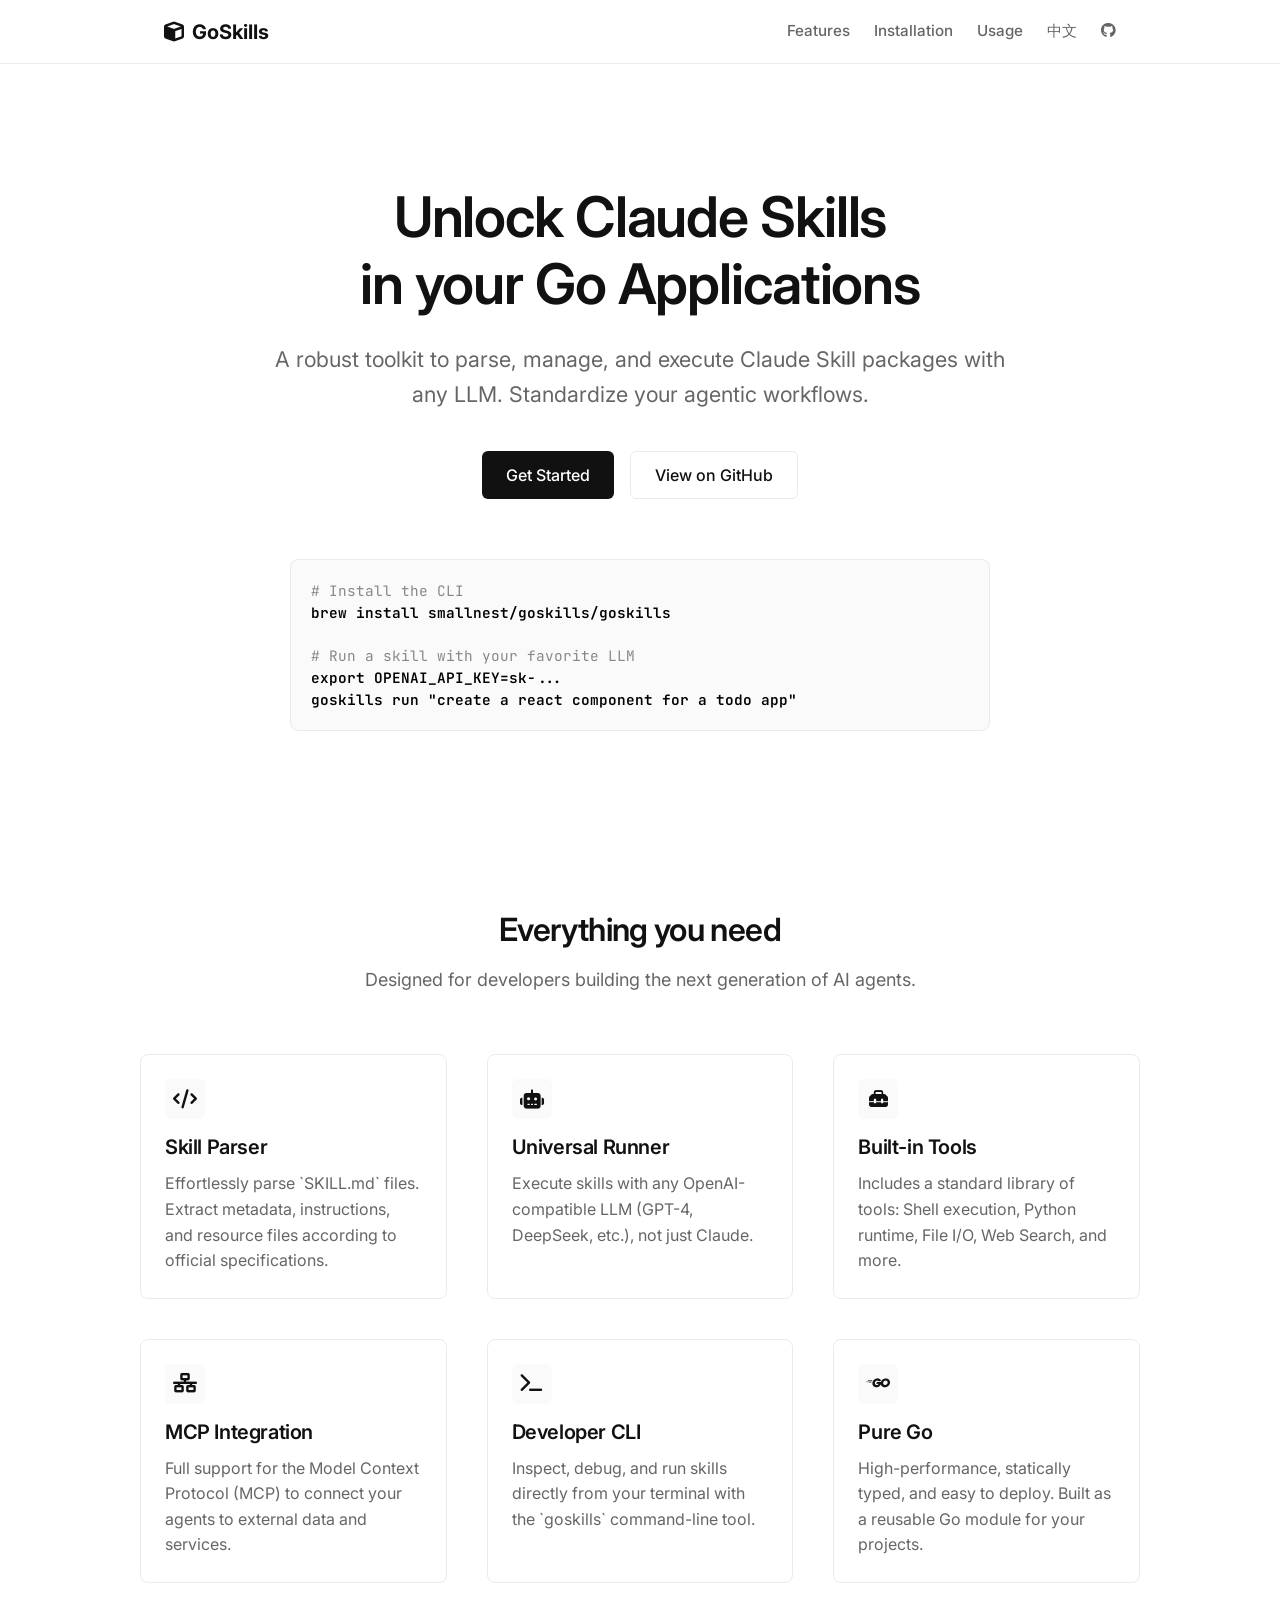
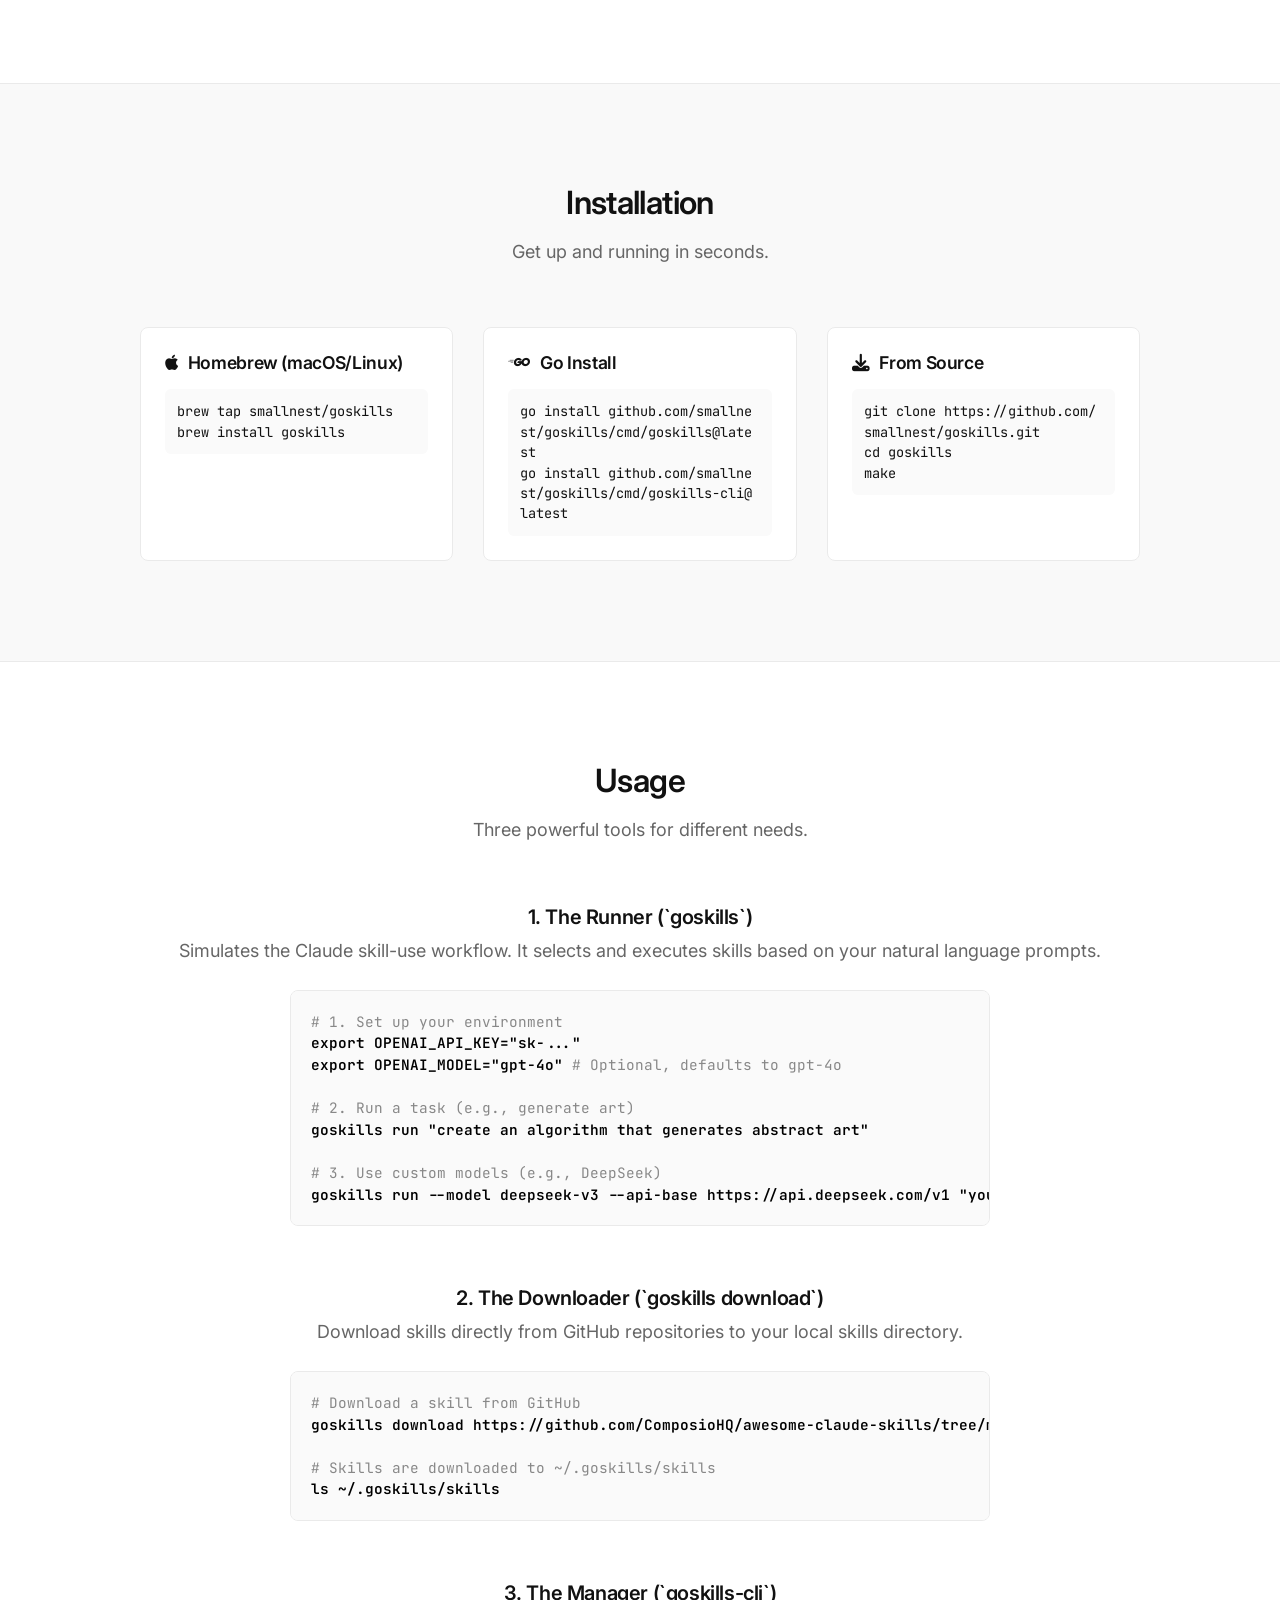
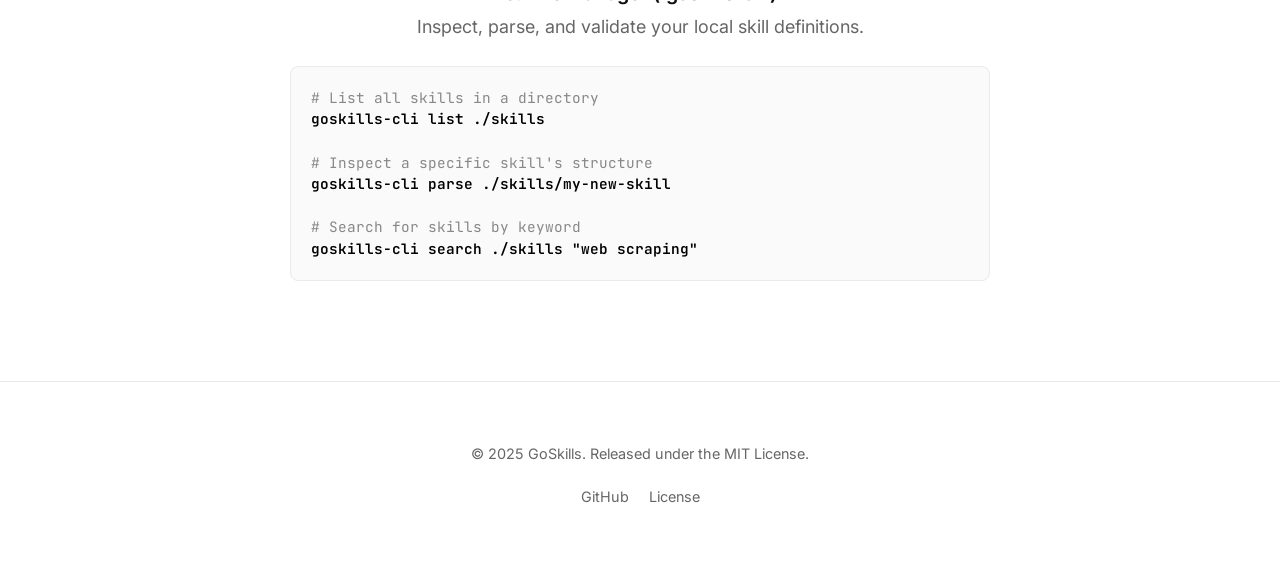
==== commit c2e9c480: "update docuemnts" ====
--- a/_website/index.html
+++ b/_website/index.html
@@ -129,7 +129,7 @@
             <div class="container">
                 <div class="section-title">
                     <h2>Usage</h2>
-                    <p>Two powerful tools for different needs.</p>
+                    <p>Three powerful tools for different needs.</p>
                 </div>
 
                 <div class="usage-block">
@@ -152,7 +152,21 @@
 
                 <div class="usage-block">
                     <div class="usage-header">
-                        <h3>2. The Manager (`goskills-cli`)</h3>
+                        <h3>2. The Downloader (`goskills download`)</h3>
+                        <p>Download skills directly from GitHub repositories to your local skills directory.</p>
+                    </div>
+                    <div class="code-preview">
+<pre><code><span class="comment"># Download a skill from GitHub</span>
+<span class="command">goskills download https://github.com/ComposioHQ/awesome-claude-skills/tree/master/meeting-insights-analyzer</span>
+
+<span class="comment"># Skills are downloaded to ~/.goskills/skills</span>
+<span class="command">ls ~/.goskills/skills</span></code></pre>
+                    </div>
+                </div>
+
+                <div class="usage-block">
+                    <div class="usage-header">
+                        <h3>3. The Manager (`goskills-cli`)</h3>
                         <p>Inspect, parse, and validate your local skill definitions.</p>
                     </div>
                     <div class="code-preview">
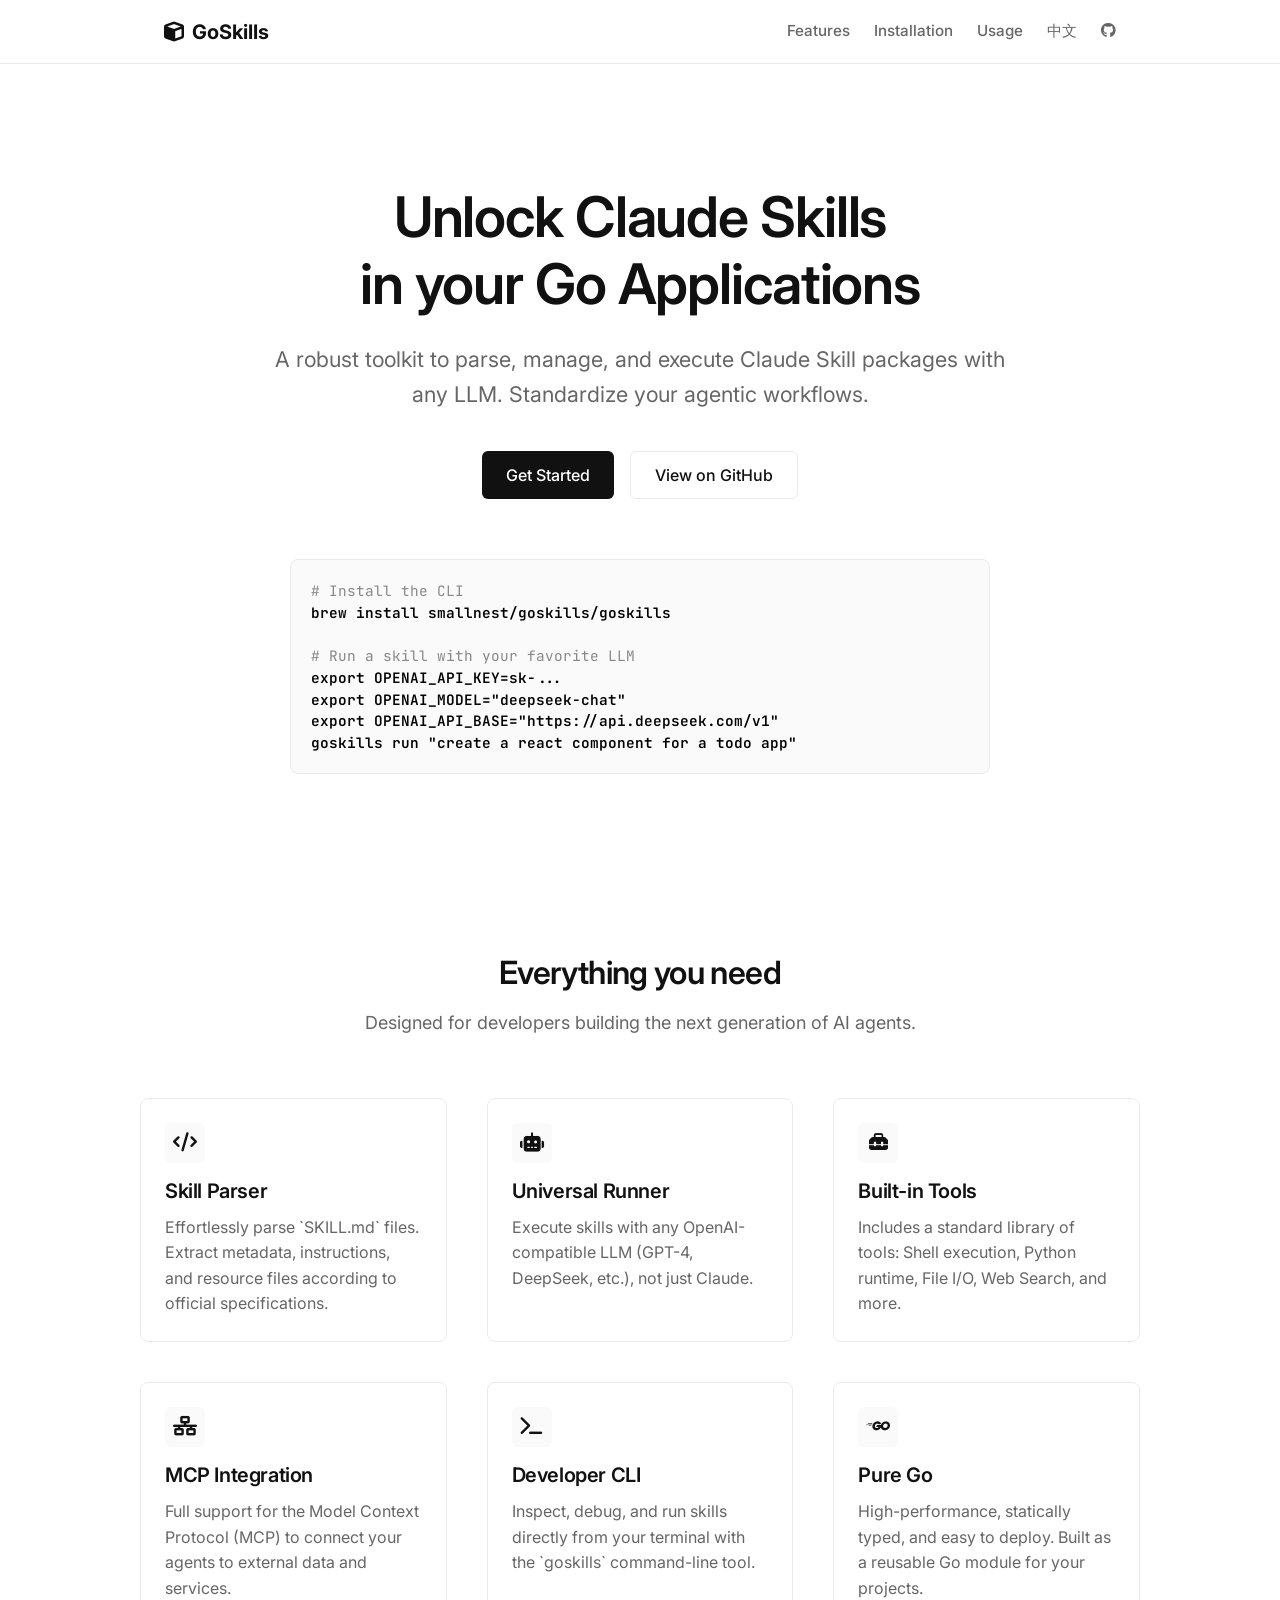
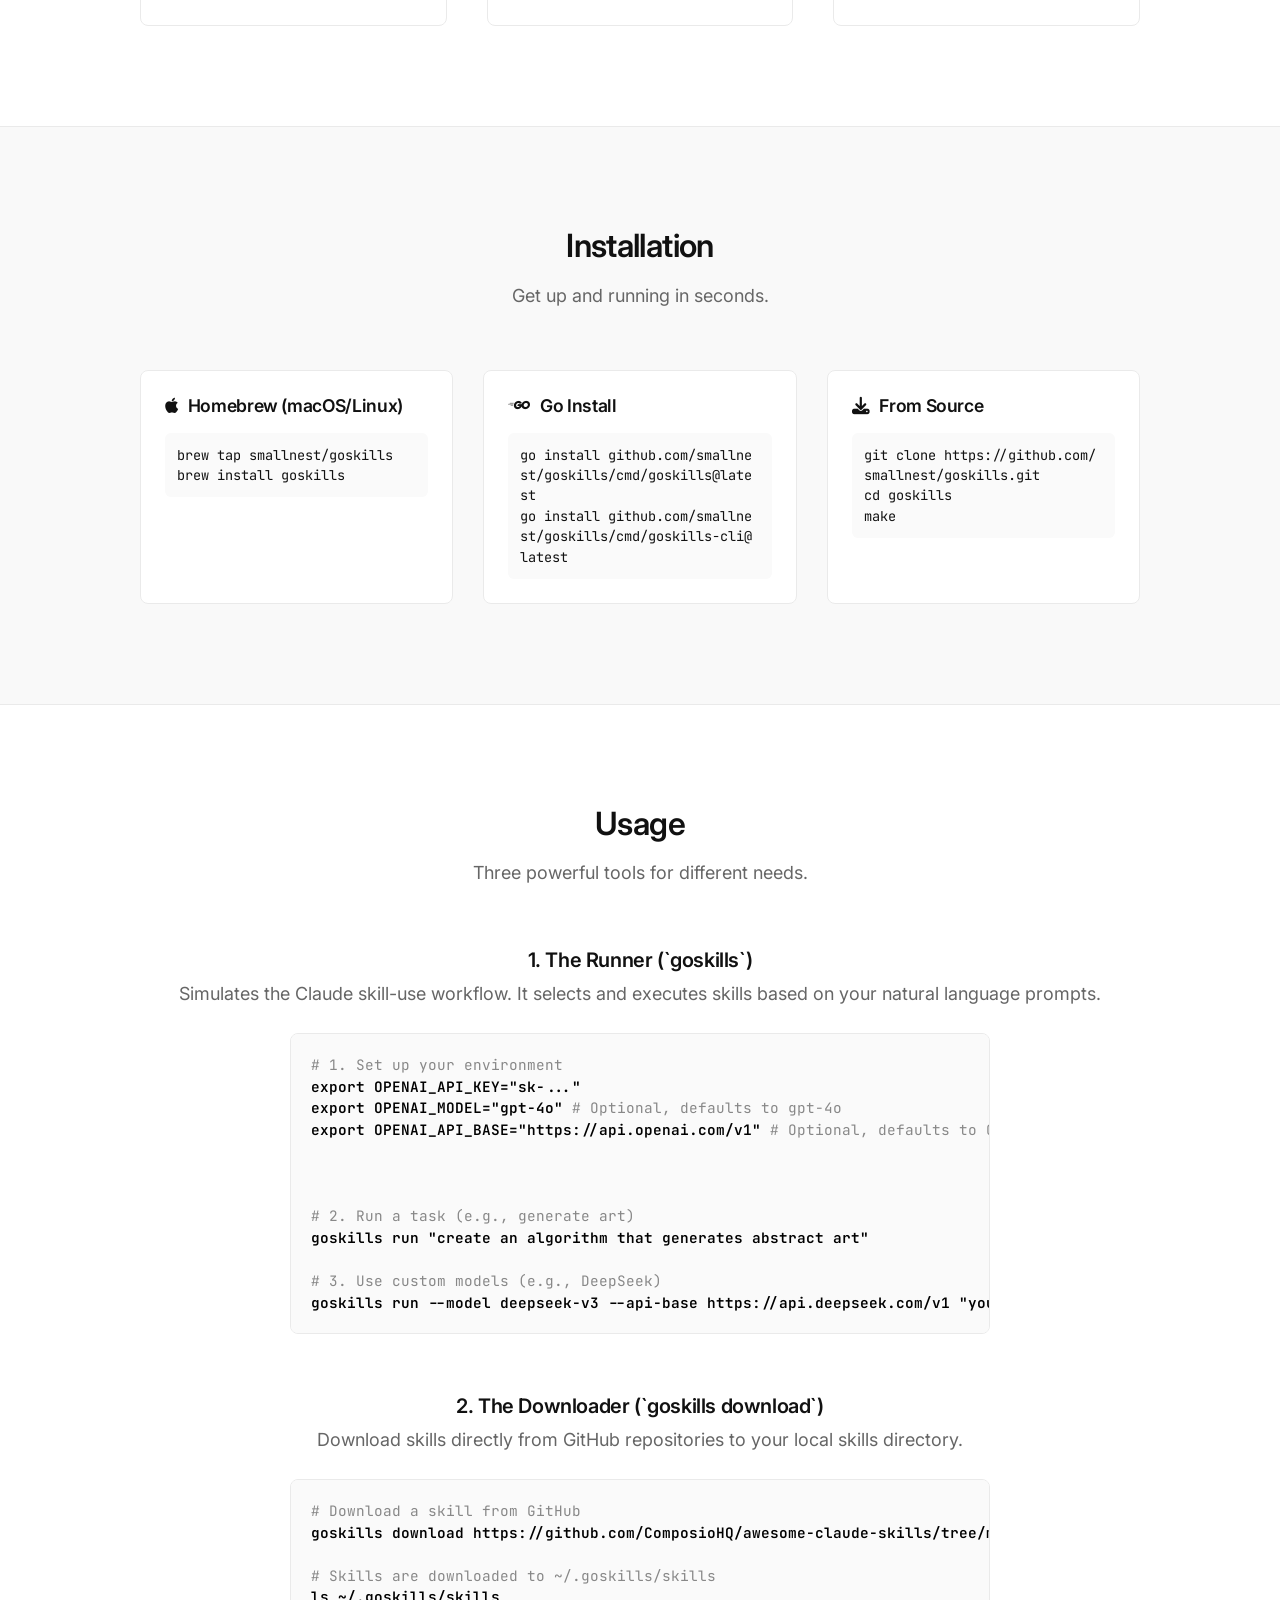
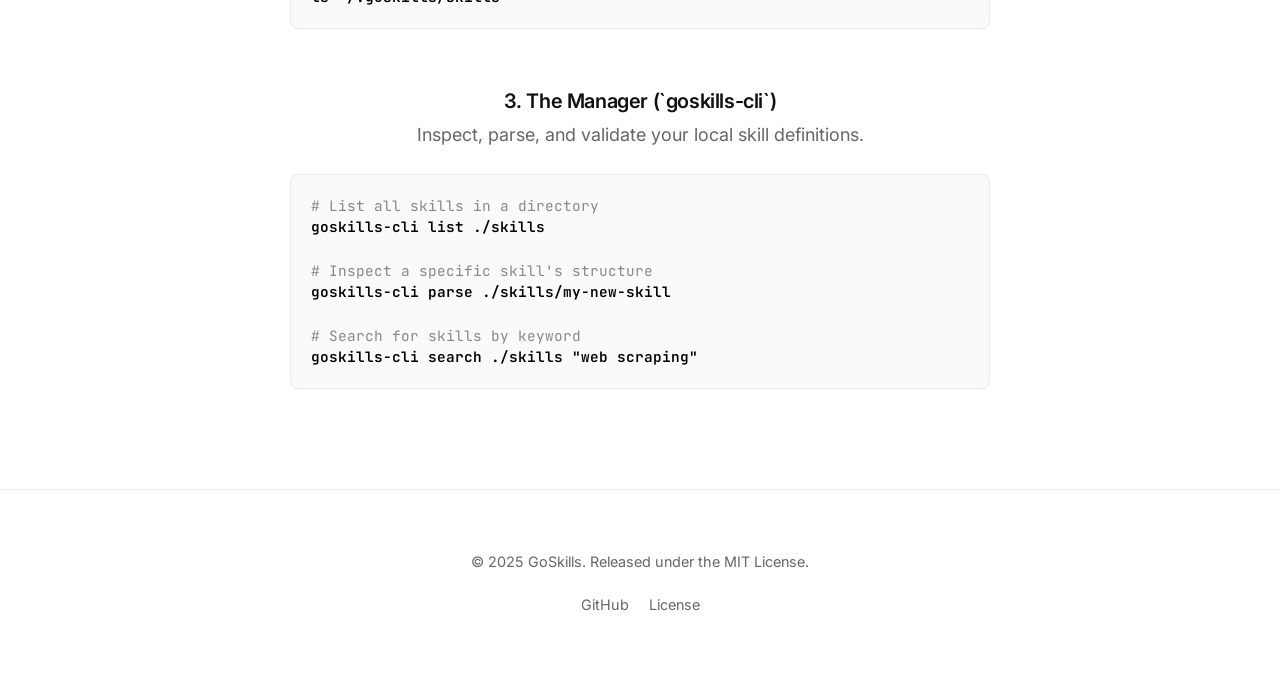
==== commit f184429c: "update docuemnts" ====
--- a/_website/index.html
+++ b/_website/index.html
@@ -49,6 +49,8 @@
 
 <span class="comment"># Run a skill with your favorite LLM</span>
 <span class="command">export OPENAI_API_KEY=sk-...</span>
+<span class="command">export OPENAI_MODEL="deepseek-chat"</span>
+<span class="command">export OPENAI_API_BASE="https://api.deepseek.com/v1"</span>
 <span class="command">goskills run "create a react component for a todo app"</span></code></pre>
             </div>
         </section>
@@ -141,6 +143,9 @@
 <pre><code><span class="comment"># 1. Set up your environment</span>
 <span class="command">export OPENAI_API_KEY="sk-..."</span>
 <span class="command">export OPENAI_MODEL="gpt-4o"</span> <span class="comment"># Optional, defaults to gpt-4o</span>
+<span class="command">export OPENAI_API_BASE="https://api.openai.com/v1"</span> <span class="comment"># Optional, defaults to OPENAI api url</span>
+
+
 
 <span class="comment"># 2. Run a task (e.g., generate art)</span>
 <span class="command">goskills run "create an algorithm that generates abstract art"</span>
